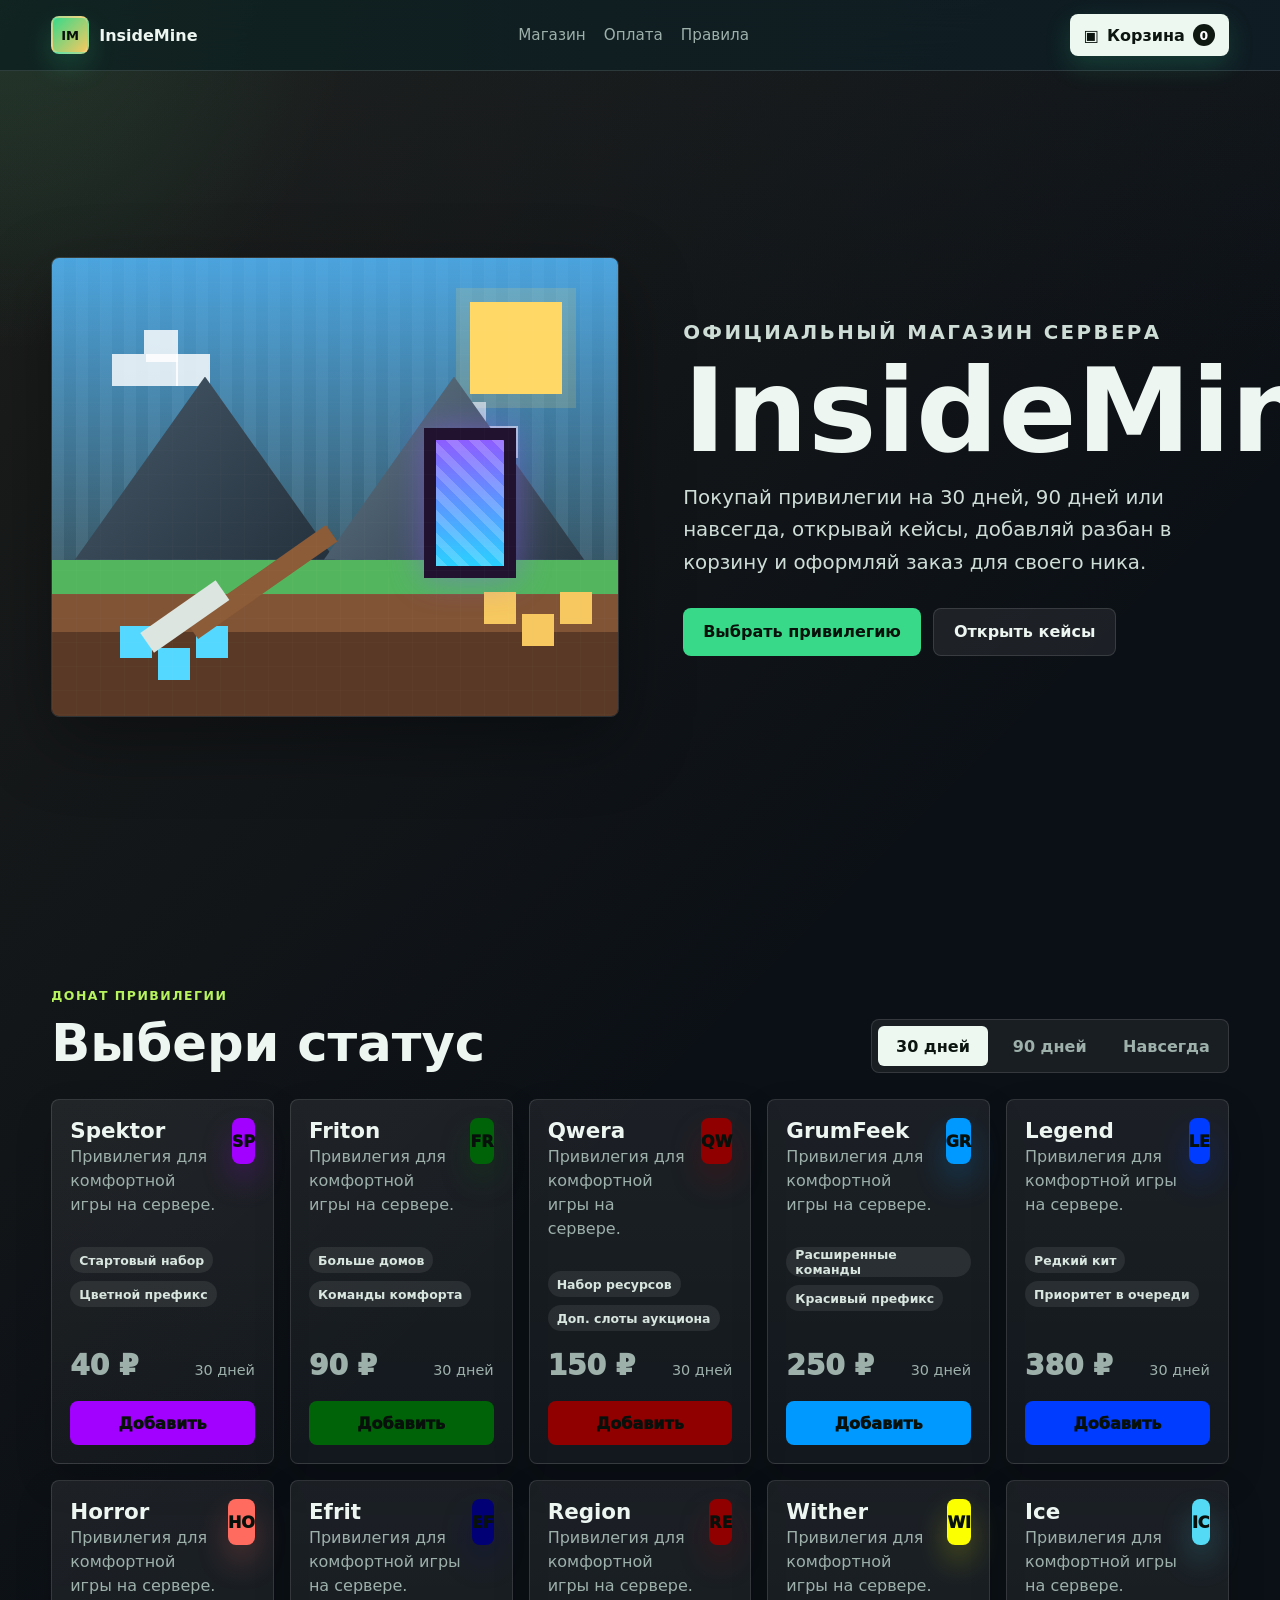
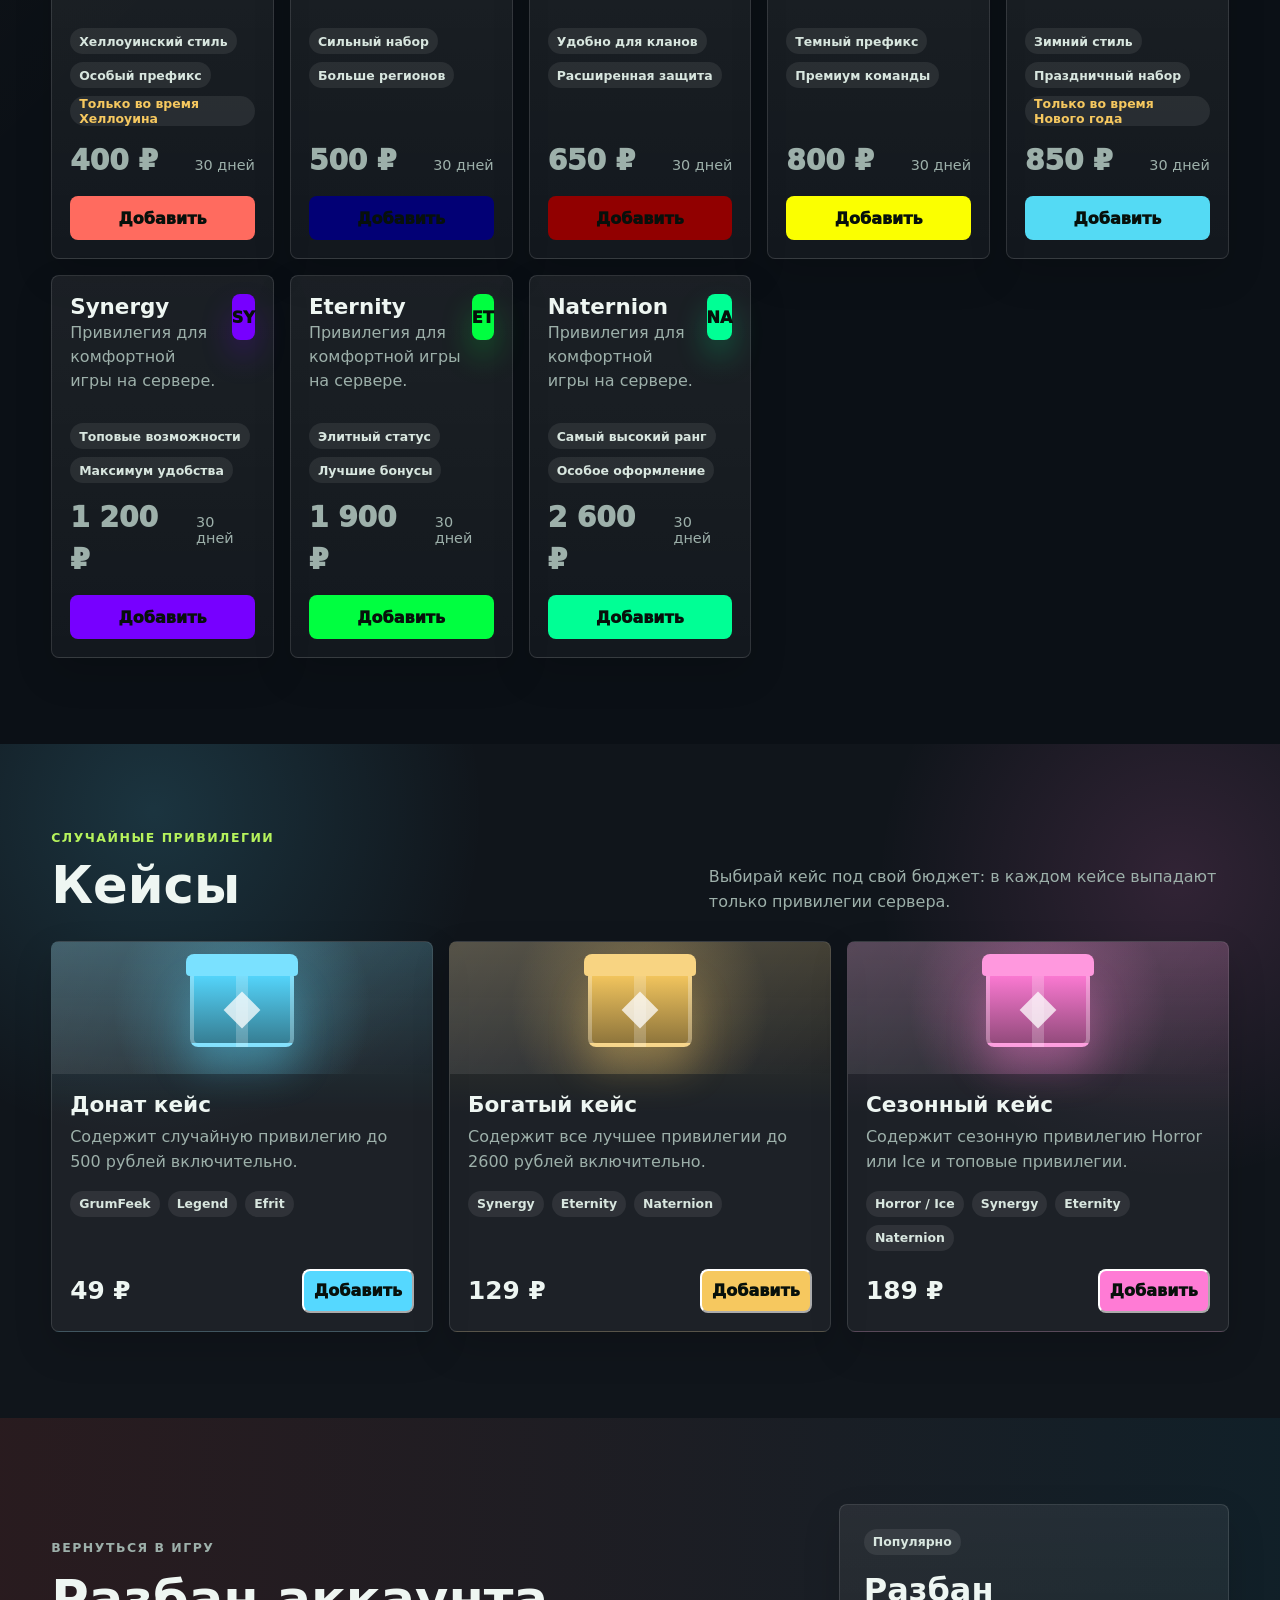
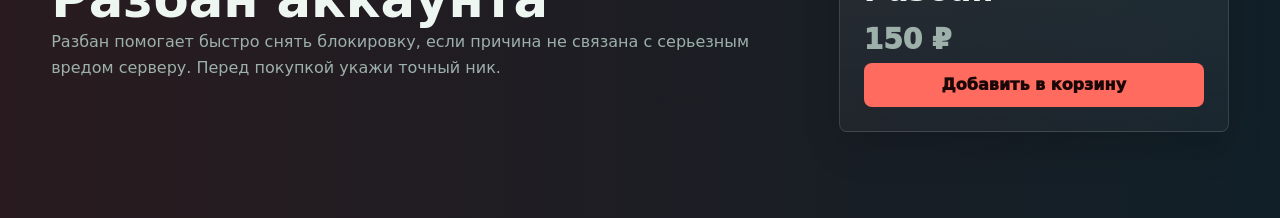
==== index.html @ d72f2c58 "Первый запуск моего сайта" ====
<!doctype html>
<html lang="ru">
  <head>
    <meta charset="UTF-8" />
    <meta name="viewport" content="width=device-width, initial-scale=1.0" />
    <title>InsideMine - Донат магазин</title>
    <link rel="stylesheet" href="styles.css" />
  </head>
  <body>
    <header class="topbar">
      <a class="brand" href="index.html" aria-label="InsideMine">
        <span class="brand-mark">IM</span>
        <span>InsideMine</span>
      </a>
      <nav class="nav" aria-label="Главная навигация">
        <a href="index.html#shop">Магазин</a>
        <a href="payment.html">Оплата</a>
        <a href="rules.html">Правила</a>
      </nav>
      <button class="cart-button" type="button" data-open-cart>
        <span class="cart-icon" aria-hidden="true">▣</span>
        <span>Корзина</span>
        <strong data-cart-count>0</strong>
      </button>
    </header>

    <main>
      <section class="hero" aria-labelledby="hero-title">
        <div class="hero-art" aria-hidden="true">
          <div class="sky"></div>
          <div class="sun"></div>
          <div class="cloud cloud-a"></div>
          <div class="cloud cloud-b"></div>
          <div class="mountain mountain-a"></div>
          <div class="mountain mountain-b"></div>
          <div class="ground"></div>
          <div class="ore ore-a"></div>
          <div class="ore ore-b"></div>
          <div class="portal"></div>
          <div class="pickaxe"></div>
        </div>
        <div class="hero-content">
          <p class="eyebrow">Официальный магазин сервера</p>
          <h1 id="hero-title">InsideMine</h1>
          <p>
            Покупай привилегии на 30 дней, 90 дней или навсегда, открывай кейсы,
            добавляй разбан в корзину и оформляй заказ для своего ника.
          </p>
          <div class="hero-actions">
            <a class="primary-link" href="#shop">Выбрать привилегию</a>
            <a class="secondary-link" href="#cases">Открыть кейсы</a>
          </div>
        </div>
      </section>

      <section class="shop-section" id="shop" aria-labelledby="shop-title">
        <div class="section-heading">
          <div>
            <p class="eyebrow">Донат привилегии</p>
            <h2 id="shop-title">Выбери статус</h2>
          </div>
          <div class="duration-control" role="group" aria-label="Срок привилегии">
            <button class="active" type="button" data-duration="30">30 дней</button>
            <button type="button" data-duration="90">90 дней</button>
            <button type="button" data-duration="forever">Навсегда</button>
          </div>
        </div>

        <div class="products-grid" data-products></div>
      </section>

      <section class="cases-section" id="cases" aria-labelledby="cases-title">
        <div class="section-heading">
          <div>
          <p class="eyebrow">Случайные привилегии</p>
          <h2 id="cases-title">Кейсы</h2>
          </div>
          <p class="section-copy">
            Выбирай кейс под свой бюджет: в каждом кейсе выпадают только
            привилегии сервера.
          </p>
        </div>
        <div class="cases-grid" data-cases></div>
      </section>

      <section class="unban-section" id="unban" aria-labelledby="unban-title">
        <div>
          <p class="eyebrow">Вернуться в игру</p>
          <h2 id="unban-title">Разбан аккаунта</h2>
          <p>
            Разбан помогает быстро снять блокировку, если причина не связана с
            серьезным вредом серверу. Перед покупкой укажи точный ник.
          </p>
        </div>
        <div class="unban-card">
          <span class="badge">Популярно</span>
          <h3>Разбан</h3>
          <p class="price">150 ₽</p>
          <button type="button" data-add-unban>Добавить в корзину</button>
        </div>
      </section>

    </main>

    <aside class="cart-panel" data-cart-panel aria-hidden="true">
      <div class="cart-backdrop" data-close-cart></div>
      <div class="cart-drawer" role="dialog" aria-modal="true" aria-labelledby="cart-title">
        <div class="cart-head">
          <h2 id="cart-title">Корзина</h2>
          <button type="button" class="icon-button" data-close-cart aria-label="Закрыть">×</button>
        </div>
        <label class="field">
          <span>Ник игрока</span>
          <input type="text" data-nickname placeholder="Например: Steve" maxlength="24" />
        </label>
        <div class="cart-items" data-cart-items></div>
        <div class="cart-empty" data-cart-empty>Корзина пока пустая.</div>
        <div class="cart-total">
          <span>Итого</span>
          <strong data-cart-total>0 ₽</strong>
        </div>
        <button class="checkout-button" type="button" data-checkout>Оформить заказ</button>
        <p class="checkout-note" data-checkout-note>
          Заказ подготовится как сообщение, которое можно отправить администратору.
        </p>
      </div>
    </aside>

    <div class="toast" data-toast aria-live="polite"></div>

    <script src="script.js"></script>
  </body>
</html>
---- styles.css ----
:root {
  color-scheme: dark;
  --bg: #0b1016;
  --panel: #121a22;
  --panel-2: #172231;
  --line: rgba(255, 255, 255, 0.12);
  --text: #eef6f2;
  --muted: #9db0aa;
  --green: #39d98a;
  --lime: #b6f35c;
  --gold: #f6c85f;
  --red: #ff6b5f;
  --cyan: #55d8ff;
  --shadow: 0 24px 70px rgba(0, 0, 0, 0.34);
  font-family:
    Inter, ui-sans-serif, system-ui, -apple-system, BlinkMacSystemFont, "Segoe UI",
    sans-serif;
}

* {
  box-sizing: border-box;
}

html {
  scroll-behavior: smooth;
}

body {
  margin: 0;
  min-height: 100vh;
  background:
    linear-gradient(135deg, rgba(246, 200, 95, 0.08), transparent 38%),
    linear-gradient(180deg, rgba(18, 26, 34, 0.4), transparent 360px),
    radial-gradient(circle at top left, rgba(57, 217, 138, 0.18), transparent 350px),
    var(--bg);
  color: var(--text);
}

button,
input {
  font: inherit;
}

button,
a {
  -webkit-tap-highlight-color: transparent;
}

a {
  color: inherit;
  text-decoration: none;
}

.topbar {
  position: sticky;
  top: 0;
  z-index: 20;
  display: flex;
  align-items: center;
  justify-content: space-between;
  gap: 18px;
  padding: 14px clamp(16px, 4vw, 56px);
  border-bottom: 1px solid var(--line);
  background:
    linear-gradient(90deg, rgba(57, 217, 138, 0.08), rgba(85, 216, 255, 0.06)),
    rgba(11, 16, 22, 0.86);
  backdrop-filter: blur(18px);
}

.brand {
  display: inline-flex;
  align-items: center;
  gap: 10px;
  font-weight: 900;
  letter-spacing: 0;
}

.brand-mark {
  display: grid;
  width: 38px;
  height: 38px;
  place-items: center;
  border: 2px solid rgba(255, 255, 255, 0.2);
  border-radius: 8px;
  background: linear-gradient(135deg, #39d98a, #f6c85f);
  color: #07100b;
  font-size: 0.82rem;
  box-shadow: 0 12px 28px rgba(57, 217, 138, 0.2);
}

.nav {
  display: flex;
  gap: 18px;
  color: var(--muted);
  font-size: 0.95rem;
}

.nav a {
  position: relative;
}

.nav a:hover {
  color: var(--text);
}

.nav a::after {
  position: absolute;
  right: 0;
  bottom: -8px;
  left: 0;
  height: 2px;
  border-radius: 999px;
  background: var(--green);
  content: "";
  opacity: 0;
  transform: scaleX(0.5);
  transition:
    opacity 160ms ease,
    transform 160ms ease;
}

.nav a:hover::after {
  opacity: 1;
  transform: scaleX(1);
}

.cart-button,
.primary-link,
.secondary-link,
.duration-control button,
.product-card button,
.unban-card button,
.checkout-button,
.icon-button {
  border: 0;
  cursor: pointer;
}

.cart-button {
  display: inline-flex;
  align-items: center;
  gap: 8px;
  min-height: 42px;
  padding: 0 14px;
  border-radius: 8px;
  background: #edf8f0;
  color: #0d1510;
  font-weight: 800;
  box-shadow: 0 10px 26px rgba(57, 217, 138, 0.18);
}

.cart-button strong {
  display: grid;
  min-width: 22px;
  height: 22px;
  place-items: center;
  border-radius: 999px;
  background: #101812;
  color: #fff;
  font-size: 0.78rem;
}

.hero {
  position: relative;
  display: grid;
  min-height: calc(100vh - 69px);
  grid-template-columns: minmax(0, 1.02fr) minmax(320px, 0.98fr);
  gap: clamp(28px, 5vw, 72px);
  align-items: center;
  padding: clamp(42px, 7vw, 92px) clamp(16px, 4vw, 56px);
  overflow: hidden;
}

.hero-content {
  position: relative;
  z-index: 2;
  max-width: 660px;
}

.eyebrow {
  margin: 0 0 10px;
  color: var(--lime);
  font-size: 0.78rem;
  font-weight: 900;
  letter-spacing: 0.12em;
  text-transform: uppercase;
}

h1,
h2,
h3,
p {
  margin-top: 0;
}

h1 {
  margin-bottom: 18px;
  font-size: clamp(3.4rem, 9vw, 8rem);
  line-height: 0.9;
  letter-spacing: 0;
}

.page-hero {
  min-height: 46vh;
  padding: clamp(54px, 8vw, 110px) clamp(16px, 4vw, 56px);
  background:
    radial-gradient(circle at 18% 12%, rgba(57, 217, 138, 0.22), transparent 340px),
    radial-gradient(circle at 88% 10%, rgba(85, 216, 255, 0.12), transparent 300px),
    linear-gradient(180deg, rgba(255, 255, 255, 0.045), transparent);
}

.page-hero h1 {
  max-width: 980px;
}

.page-hero p:not(.eyebrow) {
  max-width: 760px;
  color: #cfddd7;
  font-size: clamp(1.02rem, 2vw, 1.22rem);
  line-height: 1.65;
}

.hero p {
  max-width: 590px;
  color: #cfddd7;
  font-size: clamp(1.02rem, 2vw, 1.24rem);
  line-height: 1.65;
}

.hero-actions {
  display: flex;
  flex-wrap: wrap;
  gap: 12px;
  margin-top: 28px;
}

.primary-link,
.secondary-link {
  display: inline-flex;
  align-items: center;
  justify-content: center;
  min-height: 48px;
  padding: 0 20px;
  border-radius: 8px;
  font-weight: 900;
}

.primary-link {
  background: var(--green);
  color: #06110b;
}

.secondary-link {
  border: 1px solid var(--line);
  background: rgba(255, 255, 255, 0.07);
  color: var(--text);
}

.hero-art {
  position: relative;
  min-height: 460px;
  border: 1px solid var(--line);
  border-radius: 8px;
  overflow: hidden;
  box-shadow: var(--shadow);
  image-rendering: pixelated;
}

.hero-art::after {
  position: absolute;
  inset: 0;
  background:
    linear-gradient(90deg, rgba(255, 255, 255, 0.08) 1px, transparent 1px),
    linear-gradient(180deg, rgba(255, 255, 255, 0.08) 1px, transparent 1px);
  background-size: 24px 24px;
  content: "";
  opacity: 0.22;
  pointer-events: none;
}

.sky,
.ground,
.sun,
.cloud,
.mountain,
.ore,
.portal,
.pickaxe {
  position: absolute;
}

.sky {
  inset: 0 0 34%;
  background:
    linear-gradient(180deg, rgba(84, 187, 255, 0.85), rgba(122, 212, 255, 0.35)),
    repeating-linear-gradient(90deg, rgba(255, 255, 255, 0.08) 0 12px, transparent 12px 24px);
}

.sun {
  top: 44px;
  right: 56px;
  width: 92px;
  height: 92px;
  background: #ffd866;
  box-shadow: 0 0 0 14px rgba(255, 216, 102, 0.16);
}

.cloud {
  height: 32px;
  background: rgba(255, 255, 255, 0.82);
  box-shadow:
    32px 0 rgba(255, 255, 255, 0.82),
    64px 0 rgba(255, 255, 255, 0.82),
    32px -24px rgba(255, 255, 255, 0.82);
}

.cloud-a {
  top: 96px;
  left: 60px;
  width: 34px;
}

.cloud-b {
  top: 168px;
  right: 164px;
  width: 30px;
  opacity: 0.72;
}

.mountain {
  bottom: 34%;
  width: 46%;
  height: 40%;
  clip-path: polygon(50% 0, 100% 100%, 0 100%);
}

.mountain-a {
  left: 4%;
  background: linear-gradient(135deg, #465867, #24313d);
}

.mountain-b {
  right: 6%;
  background: linear-gradient(135deg, #627889, #2b3946);
}

.ground {
  inset: auto 0 0;
  height: 34%;
  background:
    linear-gradient(180deg, #53b65e 0 22%, #815435 22% 46%, #5a3a27 46%),
    repeating-linear-gradient(90deg, rgba(0, 0, 0, 0.16) 0 18px, transparent 18px 36px);
}

.ore {
  width: 32px;
  height: 32px;
  background: var(--cyan);
  box-shadow:
    38px 22px var(--cyan),
    76px 0 var(--cyan);
}

.ore-a {
  left: 12%;
  bottom: 58px;
}

.ore-b {
  right: 18%;
  bottom: 92px;
  background: var(--gold);
  box-shadow:
    38px 22px var(--gold),
    76px 0 var(--gold);
}

.portal {
  right: 18%;
  bottom: 30%;
  width: 92px;
  height: 150px;
  border: 12px solid #211330;
  background:
    repeating-linear-gradient(45deg, rgba(255, 255, 255, 0.18) 0 8px, transparent 8px 16px),
    linear-gradient(180deg, #8d5dff, #29d0ff);
  box-shadow: 0 0 34px rgba(141, 93, 255, 0.48);
}

.pickaxe {
  left: 22%;
  bottom: 27%;
  width: 170px;
  height: 20px;
  transform: rotate(-35deg);
  background: #8c5b37;
}

.pickaxe::before {
  content: "";
  position: absolute;
  left: -44px;
  top: -18px;
  width: 92px;
  height: 24px;
  background: #dce5e0;
}

.shop-section,
.cases-section,
.unban-section,
.rules-section,
.server-rules-section {
  padding: clamp(46px, 7vw, 86px) clamp(16px, 4vw, 56px);
}

.section-heading {
  display: flex;
  align-items: end;
  justify-content: space-between;
  gap: 24px;
  margin-bottom: 26px;
}

h2 {
  margin-bottom: 0;
  font-size: clamp(2rem, 4vw, 3.4rem);
  letter-spacing: 0;
}

.section-copy {
  max-width: 520px;
  margin: 0;
  color: var(--muted);
  line-height: 1.6;
}

.duration-control {
  display: grid;
  grid-template-columns: repeat(3, minmax(92px, 1fr));
  gap: 6px;
  padding: 6px;
  border: 1px solid var(--line);
  border-radius: 8px;
  background: rgba(255, 255, 255, 0.06);
}

.duration-control button {
  min-height: 40px;
  padding: 0 12px;
  border-radius: 6px;
  background: transparent;
  color: var(--muted);
  font-weight: 800;
}

.duration-control button.active {
  background: #edf8f0;
  color: #0d1510;
}

.products-grid {
  display: grid;
  grid-template-columns: repeat(auto-fit, minmax(220px, 1fr));
  gap: 16px;
}

.product-card,
.unban-card,
.steps article {
  border: 1px solid var(--line);
  border-radius: 8px;
  background: linear-gradient(180deg, rgba(255, 255, 255, 0.07), rgba(255, 255, 255, 0.035));
  box-shadow: 0 16px 38px rgba(0, 0, 0, 0.14);
}

.product-card {
  display: flex;
  min-height: 254px;
  flex-direction: column;
  gap: 14px;
  padding: 18px;
  transition:
    border-color 160ms ease,
    transform 160ms ease,
    box-shadow 160ms ease;
}

.product-card:hover,
.case-card:hover,
.steps article:hover {
  border-color: rgba(255, 255, 255, 0.26);
  box-shadow: 0 22px 46px rgba(0, 0, 0, 0.22);
  transform: translateY(-3px);
}

.product-top {
  display: flex;
  align-items: start;
  justify-content: space-between;
  gap: 10px;
}

.rank-icon {
  display: grid;
  width: 46px;
  height: 46px;
  place-items: center;
  border-radius: 8px;
  background: var(--rank);
  color: #07100b;
  font-weight: 1000;
  box-shadow: 0 16px 30px color-mix(in srgb, var(--rank) 25%, transparent);
}

.product-card h3 {
  margin-bottom: 2px;
  font-size: 1.34rem;
}

.product-card p {
  color: var(--muted);
  line-height: 1.5;
}

.price-row {
  display: flex;
  align-items: baseline;
  justify-content: space-between;
  gap: 12px;
  margin-top: auto;
}

.price {
  margin: 0;
  color: #fff;
  font-size: 1.75rem;
  font-weight: 1000;
}

.duration-label {
  color: var(--muted);
  font-size: 0.9rem;
}

.product-card button,
.unban-card button,
.checkout-button,
.case-card button {
  min-height: 44px;
  border-radius: 8px;
  background: var(--rank, var(--green));
  color: #07100b;
  font-weight: 950;
  transition:
    filter 160ms ease,
    transform 160ms ease;
}

.product-card button:hover,
.unban-card button:hover,
.checkout-button:hover,
.case-card button:hover {
  filter: brightness(1.08);
  transform: translateY(-1px);
}

.tag-row {
  display: flex;
  flex-wrap: wrap;
  gap: 8px;
}

.tag,
.badge {
  display: inline-flex;
  align-items: center;
  min-height: 26px;
  padding: 0 9px;
  border-radius: 999px;
  background: rgba(255, 255, 255, 0.08);
  color: #d8e6df;
  font-size: 0.78rem;
  font-weight: 800;
}

.season {
  color: var(--gold);
}

.cases-section {
  background:
    radial-gradient(circle at 12% 10%, rgba(85, 216, 255, 0.16), transparent 330px),
    radial-gradient(circle at 92% 20%, rgba(255, 123, 213, 0.14), transparent 300px),
    rgba(255, 255, 255, 0.02);
}

.cases-grid {
  display: grid;
  grid-template-columns: repeat(3, minmax(0, 1fr));
  gap: 16px;
}

.case-card {
  position: relative;
  display: grid;
  min-height: 330px;
  grid-template-rows: 132px 1fr auto;
  overflow: hidden;
  border: 1px solid var(--line);
  border-radius: 8px;
  background:
    linear-gradient(180deg, color-mix(in srgb, var(--case-color) 16%, transparent), transparent 44%),
    rgba(255, 255, 255, 0.055);
  box-shadow: 0 16px 38px rgba(0, 0, 0, 0.16);
  transition:
    border-color 160ms ease,
    transform 160ms ease,
    box-shadow 160ms ease;
}

.case-visual {
  position: relative;
  display: grid;
  place-items: center;
  background:
    linear-gradient(135deg, rgba(255, 255, 255, 0.12), transparent),
    radial-gradient(circle, color-mix(in srgb, var(--case-color) 34%, transparent), transparent 64%);
}

.case-visual::before,
.case-visual::after,
.case-visual span {
  position: absolute;
  content: "";
}

.case-visual::before {
  width: 96px;
  height: 70px;
  border: 4px solid rgba(255, 255, 255, 0.28);
  border-radius: 8px;
  background:
    linear-gradient(90deg, transparent 44%, rgba(255, 255, 255, 0.22) 44% 56%, transparent 56%),
    linear-gradient(180deg, var(--case-color), color-mix(in srgb, var(--case-color) 55%, #111));
  box-shadow: 0 22px 38px color-mix(in srgb, var(--case-color) 26%, transparent);
}

.case-visual::after {
  width: 112px;
  height: 22px;
  transform: translateY(-43px);
  border-radius: 8px 8px 4px 4px;
  background: color-mix(in srgb, var(--case-color) 78%, #ffffff);
}

.case-visual span {
  width: 26px;
  height: 26px;
  transform: translateY(2px) rotate(45deg);
  background: rgba(255, 255, 255, 0.75);
}

.case-body {
  padding: 18px;
}

.case-body h3 {
  margin-bottom: 8px;
  font-size: 1.35rem;
}

.case-body p {
  color: var(--muted);
  line-height: 1.55;
}

.case-footer {
  display: flex;
  align-items: center;
  justify-content: space-between;
  gap: 14px;
  padding: 0 18px 18px;
}

.case-footer strong {
  font-size: 1.55rem;
}

.case-card button {
  min-width: 112px;
  background: var(--case-color);
}

.unban-section {
  display: grid;
  grid-template-columns: minmax(0, 1fr) minmax(260px, 390px);
  gap: 28px;
  align-items: center;
  background: linear-gradient(90deg, rgba(255, 107, 95, 0.12), rgba(85, 216, 255, 0.08));
}

.unban-section p {
  max-width: 720px;
  color: var(--muted);
  line-height: 1.65;
}

.unban-card {
  padding: 24px;
}

.unban-card h3 {
  margin: 16px 0 8px;
  font-size: 2rem;
}

.unban-card button {
  width: 100%;
  background: var(--red);
  color: #190807;
}

.steps {
  display: grid;
  grid-template-columns: repeat(3, 1fr);
  gap: 16px;
}

.steps article {
  padding: 20px;
}

.steps strong {
  display: grid;
  width: 40px;
  height: 40px;
  place-items: center;
  margin-bottom: 18px;
  border-radius: 8px;
  background: var(--gold);
  color: #1b1303;
}

.steps p {
  margin-bottom: 0;
  color: var(--muted);
  line-height: 1.55;
}

.server-rules-section {
  background:
    radial-gradient(circle at 8% 8%, rgba(182, 243, 92, 0.12), transparent 300px),
    linear-gradient(180deg, rgba(255, 255, 255, 0.035), transparent);
}

.rules-layout {
  display: grid;
  grid-template-columns: minmax(260px, 0.8fr) minmax(0, 1.2fr);
  gap: 16px;
  align-items: start;
}

.rules-summary {
  display: grid;
  grid-template-columns: repeat(2, minmax(0, 1fr));
  gap: 14px;
}

.rules-summary article,
.rules-reader {
  border: 1px solid var(--line);
  border-radius: 8px;
  background: linear-gradient(180deg, rgba(255, 255, 255, 0.07), rgba(255, 255, 255, 0.035));
  box-shadow: 0 16px 38px rgba(0, 0, 0, 0.14);
}

.rules-summary article {
  min-height: 190px;
  padding: 18px;
}

.rules-summary strong {
  display: grid;
  width: 38px;
  height: 38px;
  place-items: center;
  margin-bottom: 16px;
  border-radius: 8px;
  background: var(--green);
  color: #06110b;
}

.rules-summary h3 {
  margin-bottom: 8px;
}

.rules-summary p {
  margin-bottom: 0;
  color: var(--muted);
  line-height: 1.55;
}

.rules-reader {
  overflow: hidden;
}

.rules-reader-head {
  display: flex;
  align-items: center;
  justify-content: space-between;
  gap: 16px;
  padding: 16px 18px;
  border-bottom: 1px solid var(--line);
}

.rules-reader-head h3 {
  margin: 0;
}

.rules-reader-head span {
  color: var(--muted);
  font-size: 0.88rem;
  font-weight: 800;
}

.rules-reader pre {
  max-height: 540px;
  margin: 0;
  overflow: auto;
  padding: 18px;
  color: #d9e7e1;
  font-family: "Consolas", "Courier New", monospace;
  font-size: 0.9rem;
  line-height: 1.65;
  white-space: pre-wrap;
}

.rules-page-section {
  padding-top: clamp(34px, 5vw, 64px);
}

.rules-reader-wide {
  max-width: 1180px;
  margin: 0 auto;
}

.rules-reader .rules-full {
  max-height: none;
  min-height: 520px;
}

.cart-panel {
  position: fixed;
  inset: 0;
  z-index: 40;
  pointer-events: none;
  visibility: hidden;
}

.cart-panel.open {
  pointer-events: auto;
  visibility: visible;
}

.cart-backdrop {
  position: absolute;
  inset: 0;
  background: rgba(0, 0, 0, 0.54);
  opacity: 0;
  transition: opacity 180ms ease;
}

.cart-panel.open .cart-backdrop {
  opacity: 1;
}

.cart-drawer {
  position: absolute;
  top: 0;
  right: 0;
  display: flex;
  width: min(100%, 430px);
  height: 100%;
  flex-direction: column;
  gap: 16px;
  padding: 20px;
  border-left: 1px solid var(--line);
  background: #0f171f;
  box-shadow: var(--shadow);
  transform: translateX(100%);
  transition: transform 180ms ease;
}

.cart-panel.open .cart-drawer {
  transform: translateX(0);
}

.cart-head {
  display: flex;
  align-items: center;
  justify-content: space-between;
  gap: 16px;
}

.icon-button {
  display: grid;
  width: 42px;
  height: 42px;
  place-items: center;
  border-radius: 8px;
  background: rgba(255, 255, 255, 0.08);
  color: #fff;
  font-size: 1.8rem;
  line-height: 1;
}

.field {
  display: grid;
  gap: 8px;
  color: var(--muted);
  font-weight: 800;
}

.field input {
  width: 100%;
  min-height: 46px;
  border: 1px solid var(--line);
  border-radius: 8px;
  background: rgba(255, 255, 255, 0.06);
  color: var(--text);
  outline: none;
  padding: 0 12px;
}

.field input:focus {
  border-color: var(--green);
}

.cart-items {
  display: grid;
  gap: 10px;
  overflow: auto;
}

.cart-item {
  display: grid;
  grid-template-columns: 1fr auto;
  gap: 10px;
  padding: 12px;
  border: 1px solid var(--line);
  border-radius: 8px;
  background: rgba(255, 255, 255, 0.05);
}

.cart-item h3 {
  margin-bottom: 3px;
  font-size: 1rem;
}

.cart-item p {
  margin-bottom: 0;
  color: var(--muted);
  font-size: 0.88rem;
}

.cart-item button {
  width: 32px;
  height: 32px;
  border: 0;
  border-radius: 7px;
  background: rgba(255, 255, 255, 0.09);
  color: #fff;
  cursor: pointer;
}

.cart-empty {
  display: none;
  padding: 18px;
  border: 1px dashed var(--line);
  border-radius: 8px;
  color: var(--muted);
  text-align: center;
}

.cart-empty.show {
  display: block;
}

.cart-total {
  display: flex;
  align-items: center;
  justify-content: space-between;
  gap: 14px;
  margin-top: auto;
  padding-top: 14px;
  border-top: 1px solid var(--line);
  font-size: 1.1rem;
}

.cart-total strong {
  font-size: 1.55rem;
}

.checkout-button {
  width: 100%;
  background: var(--green);
}

.checkout-note {
  min-height: 42px;
  margin: 0;
  color: var(--muted);
  font-size: 0.88rem;
  line-height: 1.5;
}

.toast {
  position: fixed;
  left: 50%;
  bottom: 22px;
  z-index: 60;
  max-width: min(92vw, 460px);
  padding: 12px 16px;
  border: 1px solid var(--line);
  border-radius: 8px;
  background: #edf8f0;
  color: #0d1510;
  font-weight: 900;
  opacity: 0;
  transform: translate(-50%, 18px);
  transition:
    opacity 170ms ease,
    transform 170ms ease;
}

.toast.show {
  opacity: 1;
  transform: translate(-50%, 0);
}

@media (max-width: 860px) {
  .topbar {
    flex-wrap: wrap;
  }

  .nav {
    order: 3;
    width: 100%;
    justify-content: space-between;
  }

  .hero {
    min-height: auto;
    grid-template-columns: 1fr;
  }

  .hero-art {
    min-height: 360px;
    order: -1;
  }

  .section-heading,
  .unban-section {
    align-items: stretch;
    grid-template-columns: 1fr;
  }

  .section-heading {
    flex-direction: column;
  }

  .steps {
    grid-template-columns: 1fr;
  }

  .cases-grid {
    grid-template-columns: 1fr;
  }

  .rules-layout,
  .rules-summary {
    grid-template-columns: 1fr;
  }
}

@media (max-width: 520px) {
  .topbar {
    gap: 12px;
  }

  .brand {
    font-size: 0.98rem;
  }

  .cart-button {
    padding: 0 10px;
  }

  .cart-button span:not(.cart-icon) {
    display: none;
  }

  .duration-control {
    grid-template-columns: 1fr;
  }

  .hero-art {
    min-height: 300px;
  }

  .sun {
    width: 62px;
    height: 62px;
  }

  .portal {
    width: 68px;
    height: 112px;
  }
}
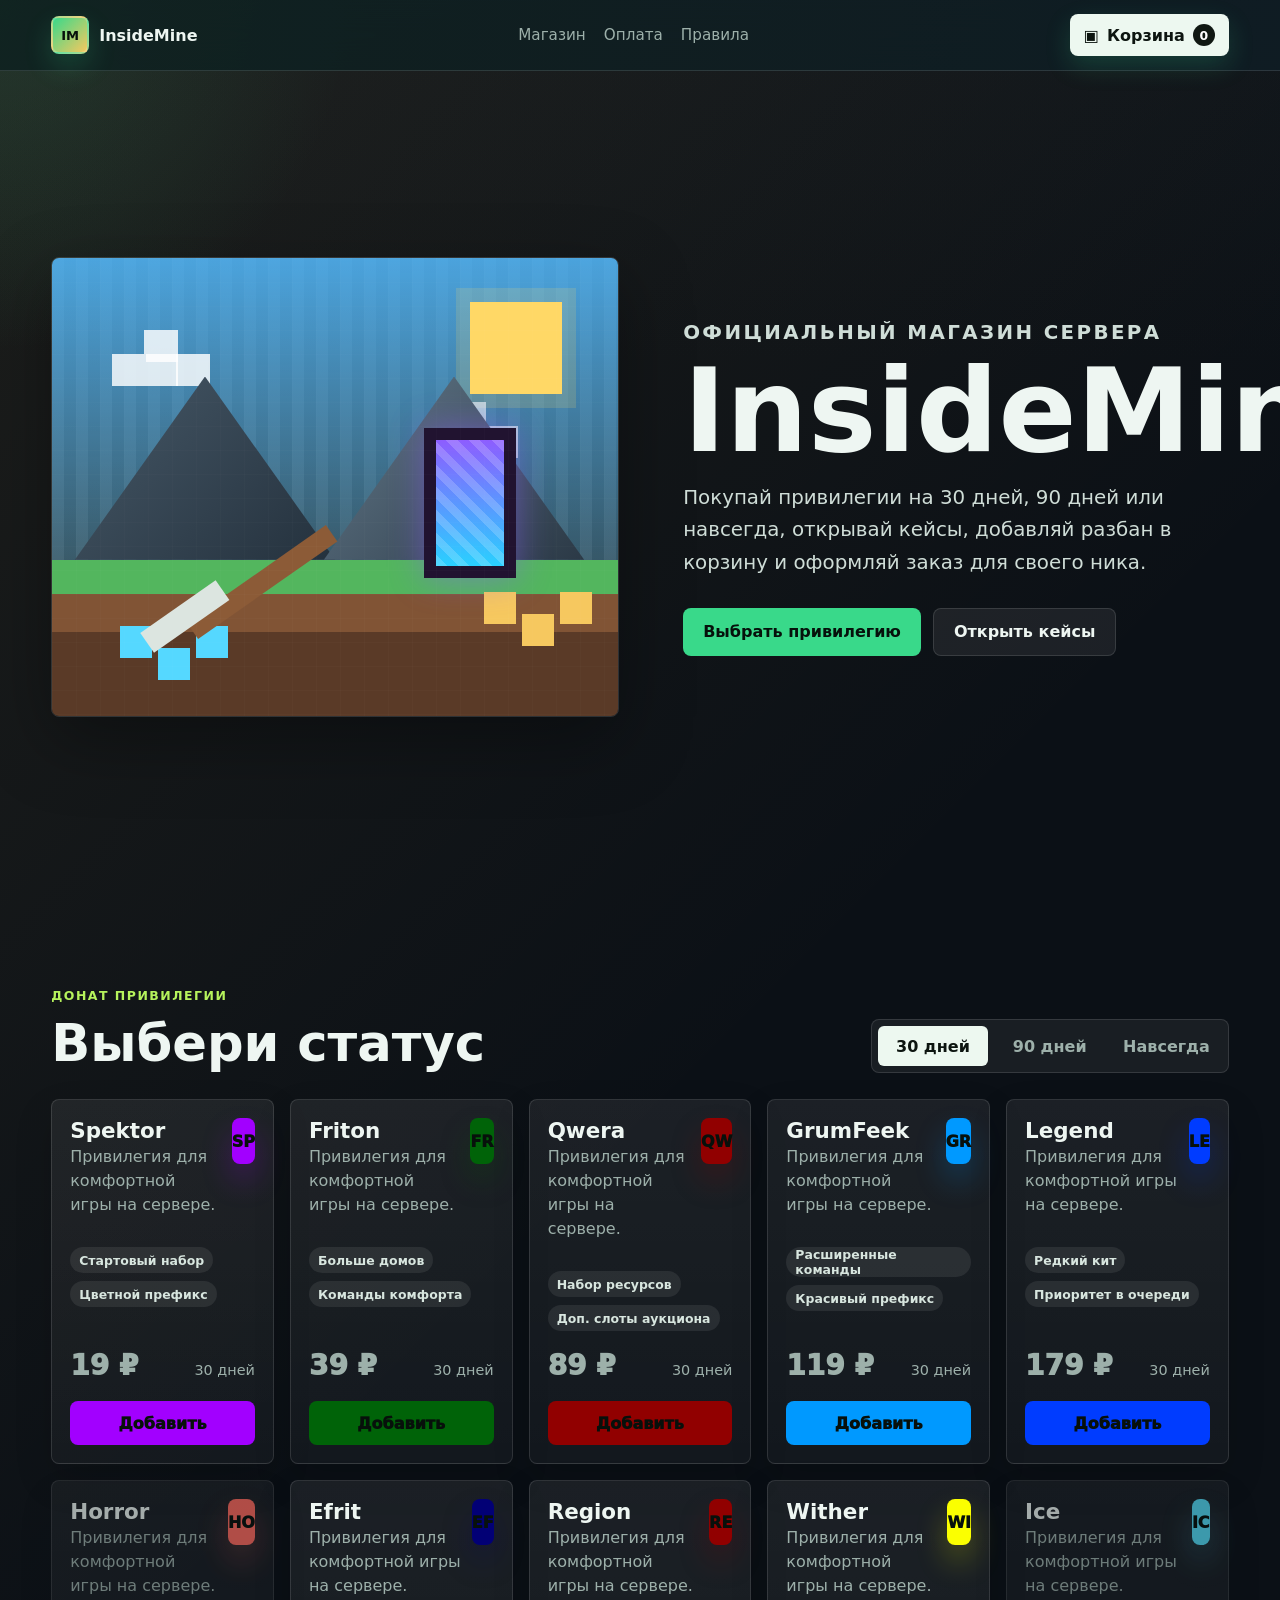
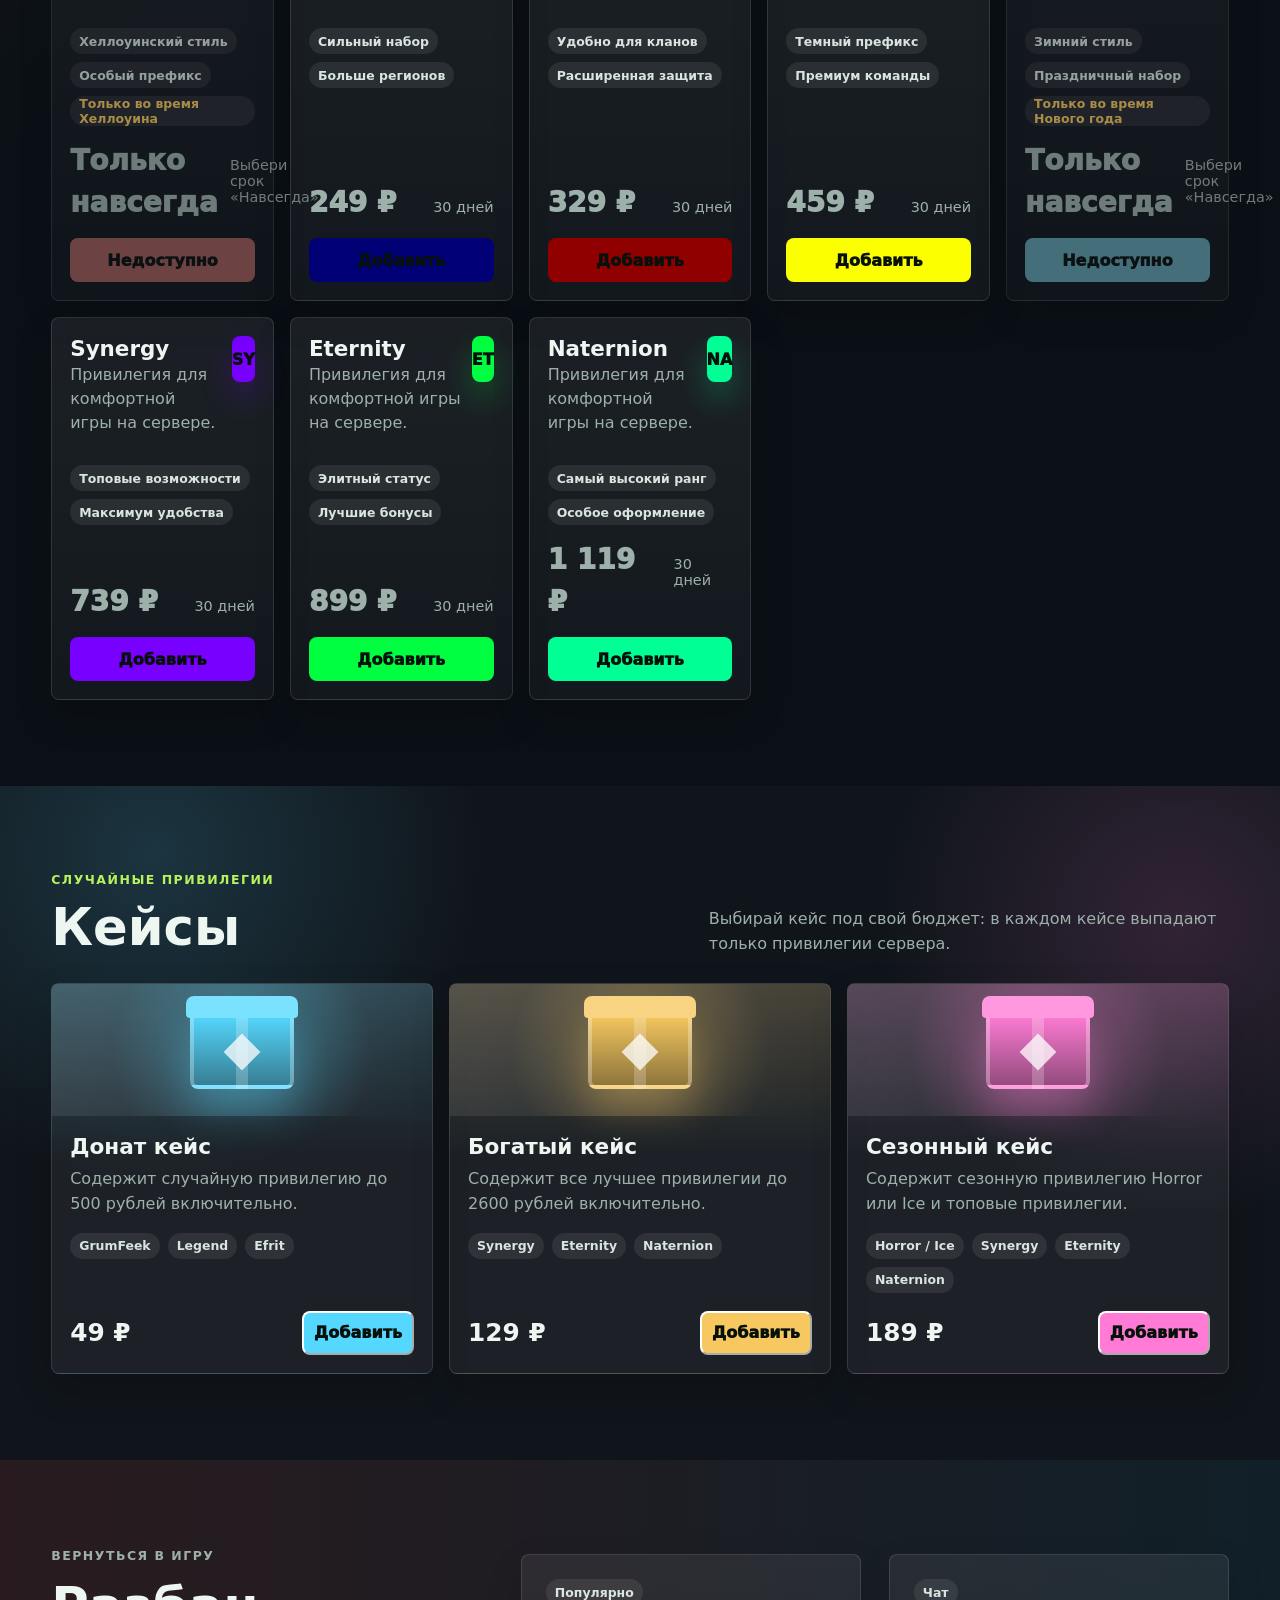
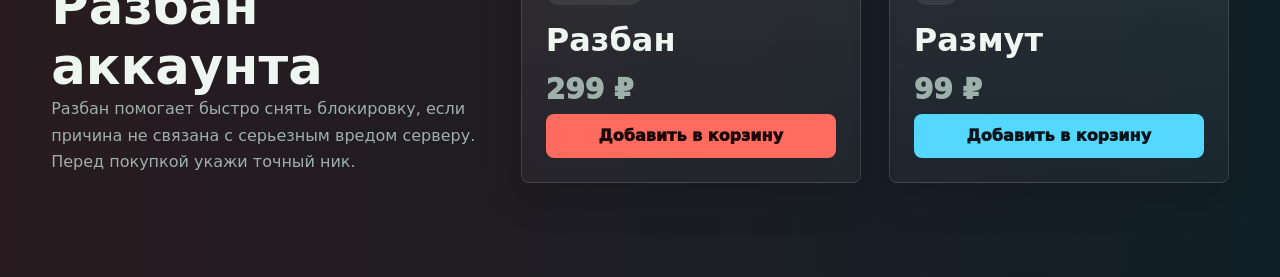
==== commit e2ed3b49: "Обновление сайта" ====
--- a/index.html
+++ b/index.html
@@ -95,8 +95,14 @@
         <div class="unban-card">
           <span class="badge">Популярно</span>
           <h3>Разбан</h3>
-          <p class="price">150 ₽</p>
+          <p class="price">299 ₽</p>
           <button type="button" data-add-unban>Добавить в корзину</button>
+        </div>
+        <div class="unban-card mute-card">
+          <span class="badge">Чат</span>
+          <h3>Размут</h3>
+          <p class="price">99 ₽</p>
+          <button type="button" data-add-unmute>Добавить в корзину</button>
         </div>
       </section>
 
--- a/styles.css
+++ b/styles.css
@@ -494,6 +494,10 @@
   transform: translateY(-3px);
 }
 
+.product-card.disabled {
+  opacity: 0.68;
+}
+
 .product-top {
   display: flex;
   align-items: start;
@@ -563,6 +567,13 @@
 .case-card button:hover {
   filter: brightness(1.08);
   transform: translateY(-1px);
+}
+
+.product-card button:disabled {
+  cursor: not-allowed;
+  filter: grayscale(0.4);
+  opacity: 0.72;
+  transform: none;
 }
 
 .tag-row {
@@ -694,7 +705,7 @@
 
 .unban-section {
   display: grid;
-  grid-template-columns: minmax(0, 1fr) minmax(260px, 390px);
+  grid-template-columns: minmax(0, 1fr) repeat(2, minmax(240px, 340px));
   gap: 28px;
   align-items: center;
   background: linear-gradient(90deg, rgba(255, 107, 95, 0.12), rgba(85, 216, 255, 0.08));
@@ -719,6 +730,11 @@
   width: 100%;
   background: var(--red);
   color: #190807;
+}
+
+.mute-card button {
+  background: var(--cyan);
+  color: #051218;
 }
 
 .steps {
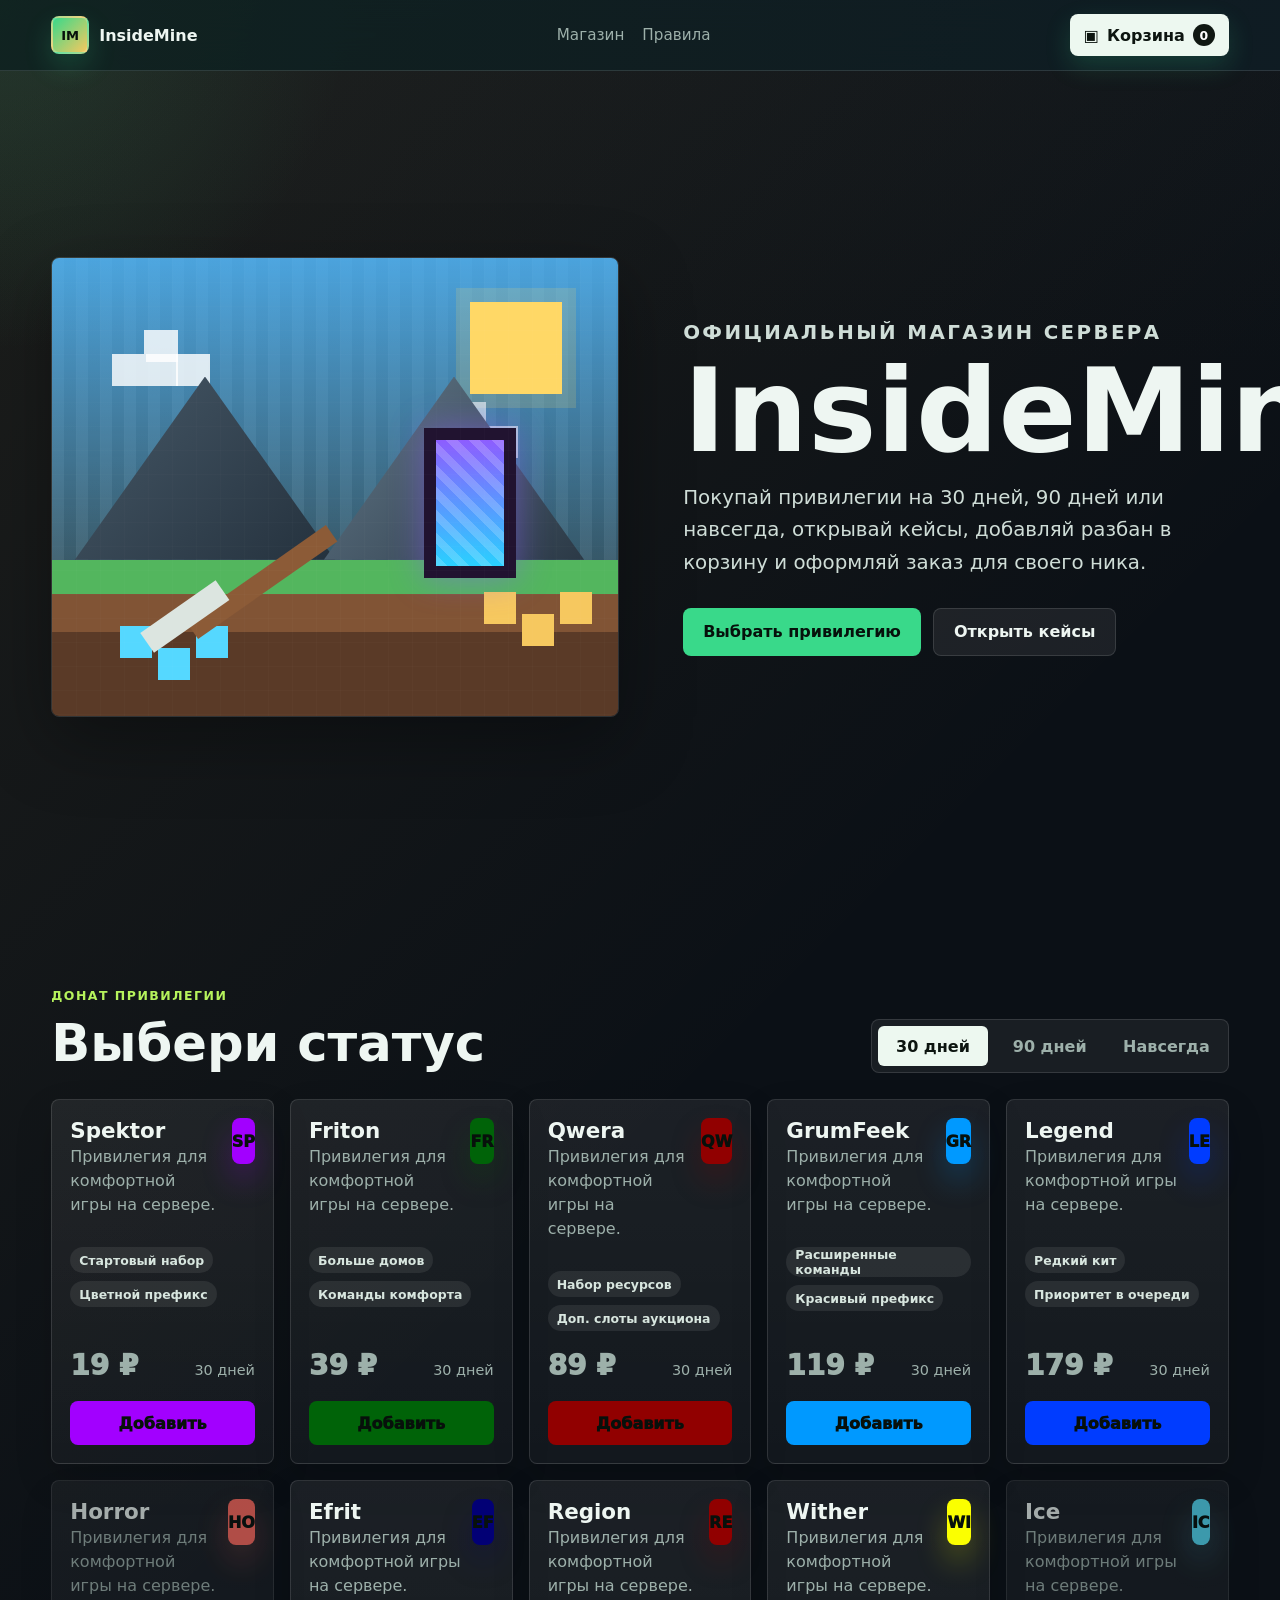
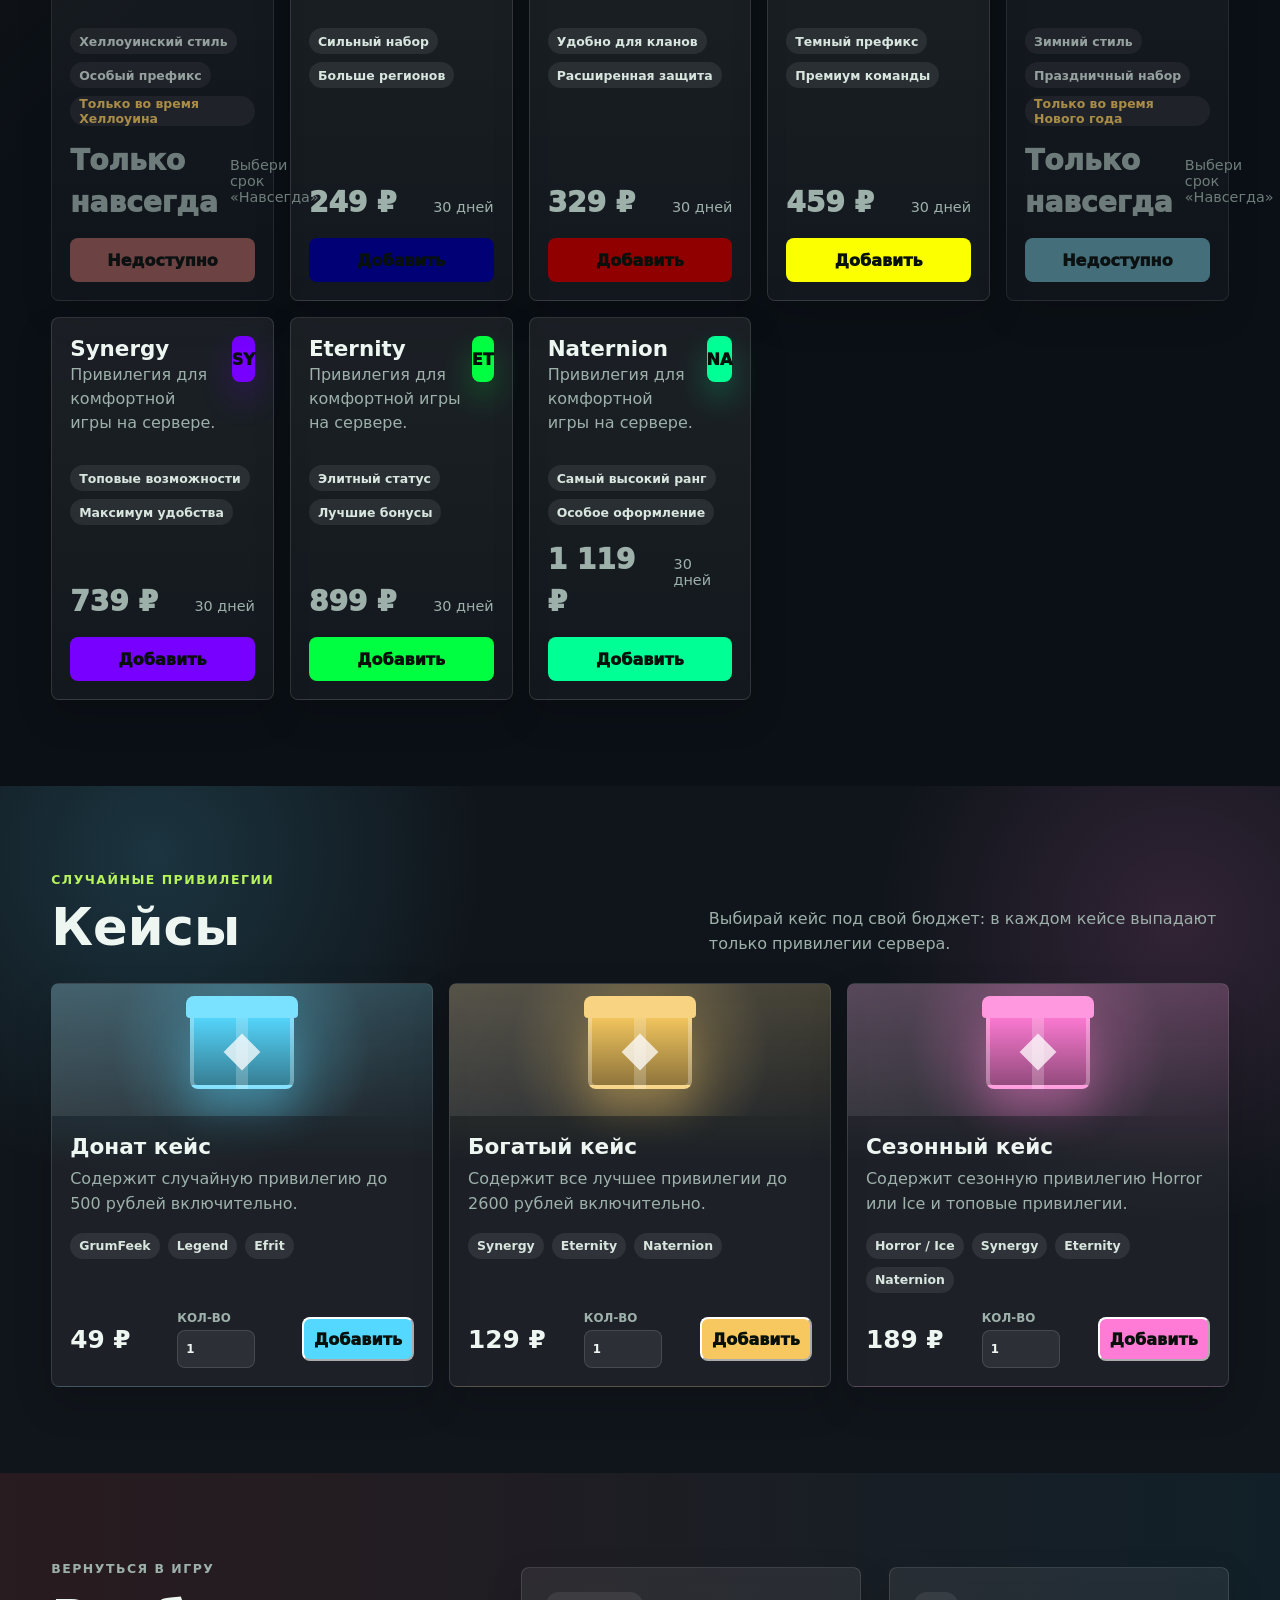
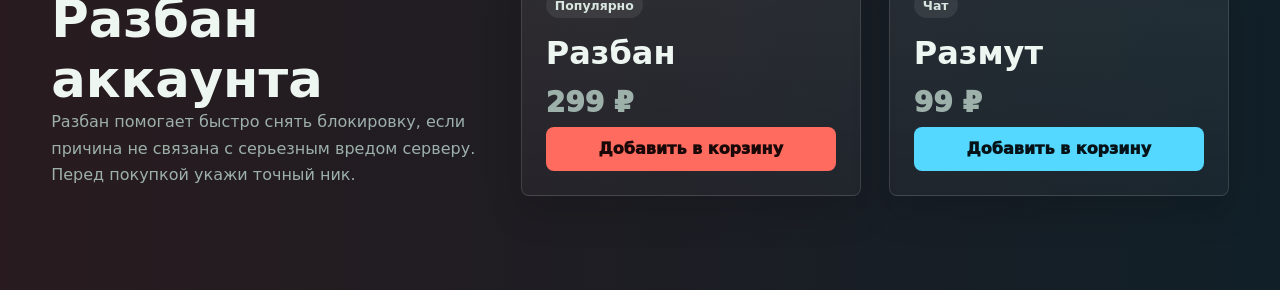
==== commit b10ce1f7: "Обновление сайта" ====
--- a/index.html
+++ b/index.html
@@ -14,7 +14,6 @@
       </a>
       <nav class="nav" aria-label="Главная навигация">
         <a href="index.html#shop">Магазин</a>
-        <a href="payment.html">Оплата</a>
         <a href="rules.html">Правила</a>
       </nav>
       <button class="cart-button" type="button" data-open-cart>
@@ -125,9 +124,9 @@
           <span>Итого</span>
           <strong data-cart-total>0 ₽</strong>
         </div>
-        <button class="checkout-button" type="button" data-checkout>Оформить заказ</button>
+        <button class="checkout-button" type="button" data-checkout>Выдать заказ</button>
         <p class="checkout-note" data-checkout-note>
-          Заказ подготовится как сообщение, которое можно отправить администратору.
+          После нажатия сайт сразу выполнит выдачу привилегий и кейсов через API.
         </p>
       </div>
     </aside>
--- a/styles.css
+++ b/styles.css
@@ -690,7 +690,7 @@
   display: flex;
   align-items: center;
   justify-content: space-between;
-  gap: 14px;
+  gap: 10px;
   padding: 0 18px 18px;
 }
 
@@ -701,6 +701,31 @@
 .case-card button {
   min-width: 112px;
   background: var(--case-color);
+}
+
+.qty-field {
+  display: grid;
+  min-width: 78px;
+  gap: 5px;
+  color: var(--muted);
+  font-size: 0.74rem;
+  font-weight: 900;
+  text-transform: uppercase;
+}
+
+.qty-field input {
+  width: 78px;
+  height: 38px;
+  border: 1px solid var(--line);
+  border-radius: 8px;
+  background: rgba(255, 255, 255, 0.07);
+  color: var(--text);
+  outline: none;
+  padding: 0 8px;
+}
+
+.qty-field input:focus {
+  border-color: var(--green);
 }
 
 .unban-section {
@@ -1029,6 +1054,7 @@
   color: var(--muted);
   font-size: 0.88rem;
   line-height: 1.5;
+  white-space: pre-wrap;
 }
 
 .toast {
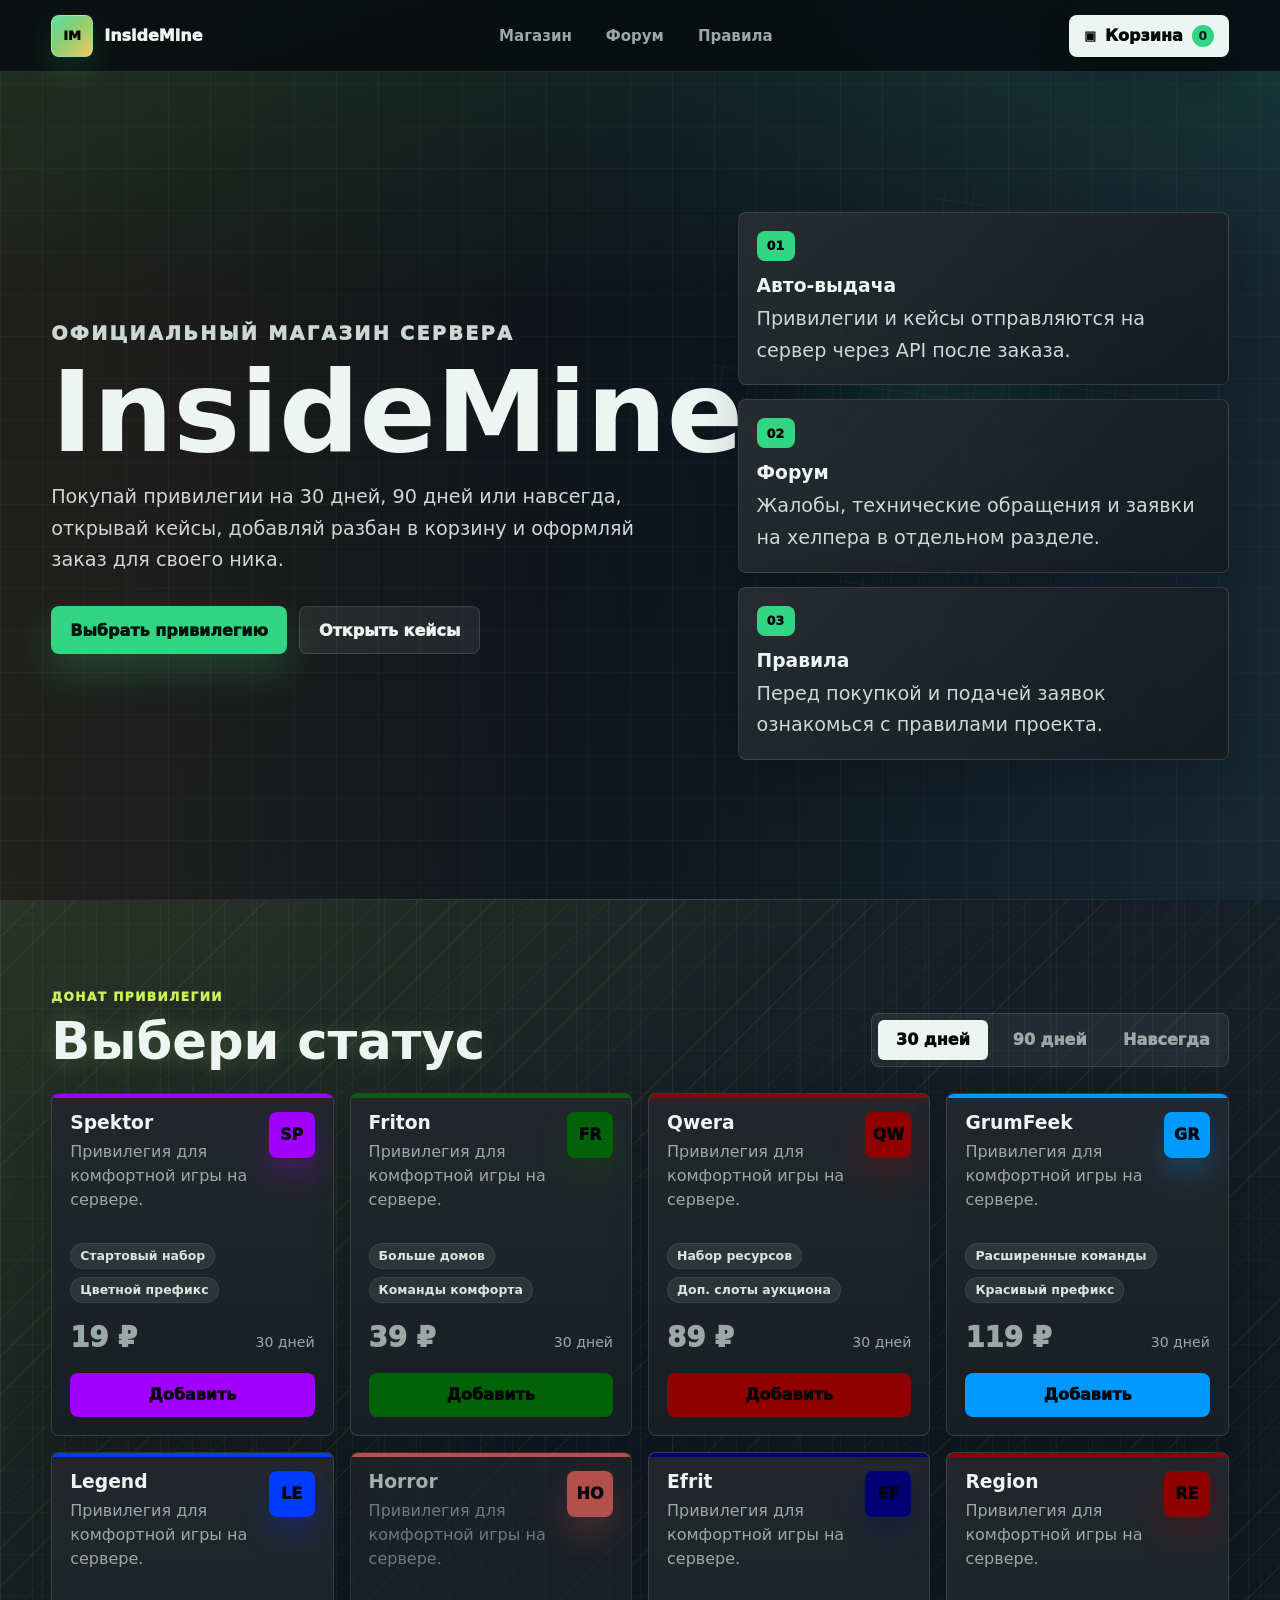
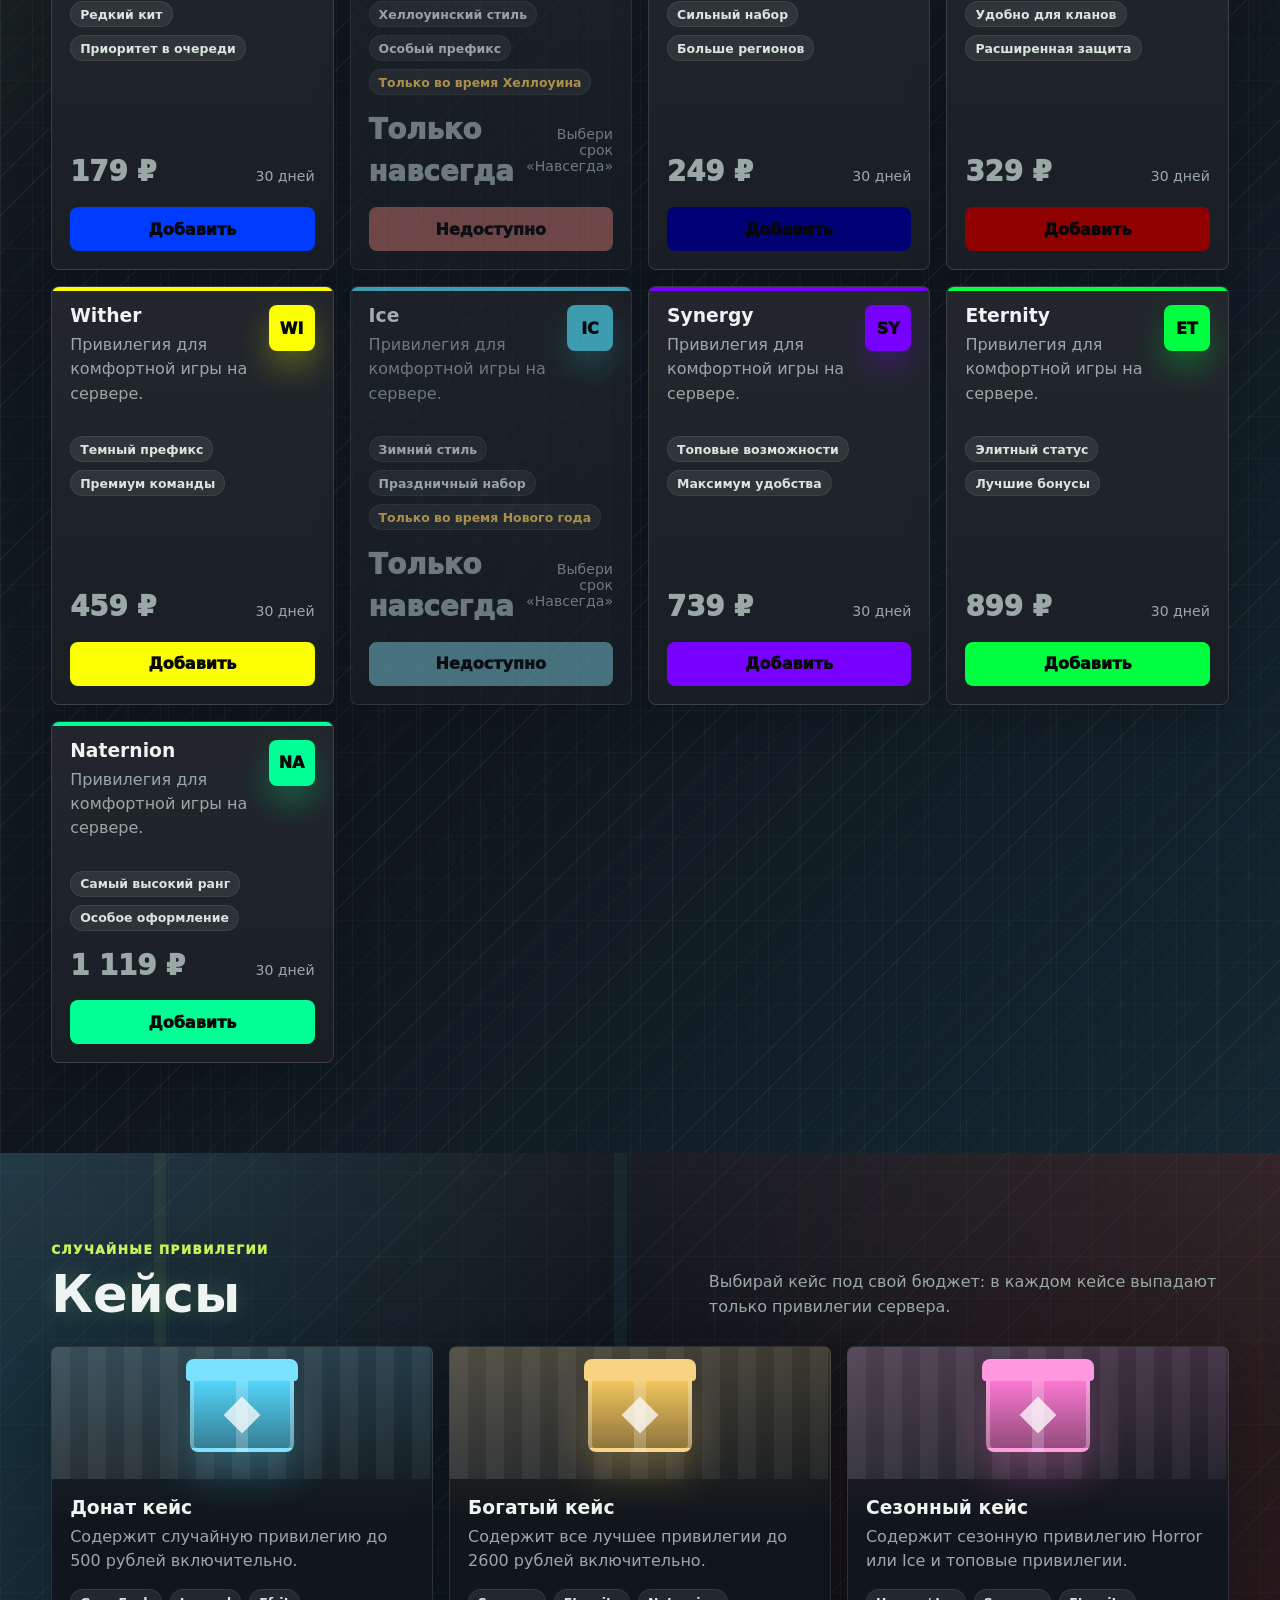
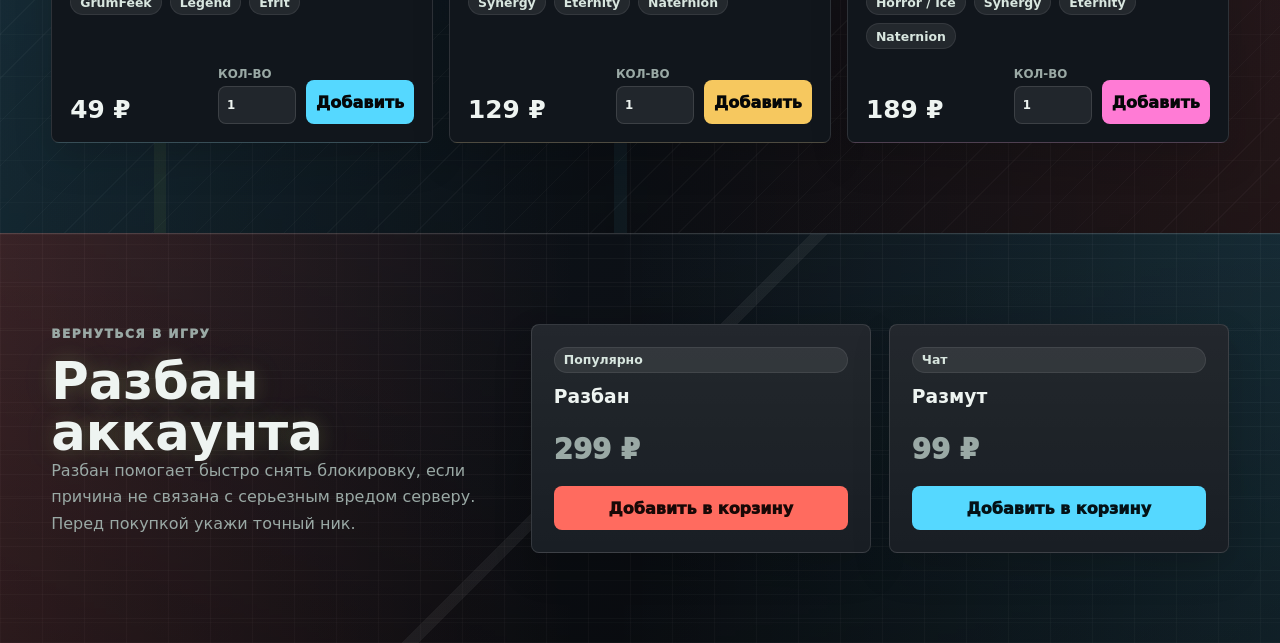
==== commit 92b8e773: "Обновление сайта" ====
--- a/index.html
+++ b/index.html
@@ -14,6 +14,7 @@
       </a>
       <nav class="nav" aria-label="Главная навигация">
         <a href="index.html#shop">Магазин</a>
+        <a href="forum.html">Форум</a>
         <a href="rules.html">Правила</a>
       </nav>
       <button class="cart-button" type="button" data-open-cart>
@@ -25,19 +26,6 @@
 
     <main>
       <section class="hero" aria-labelledby="hero-title">
-        <div class="hero-art" aria-hidden="true">
-          <div class="sky"></div>
-          <div class="sun"></div>
-          <div class="cloud cloud-a"></div>
-          <div class="cloud cloud-b"></div>
-          <div class="mountain mountain-a"></div>
-          <div class="mountain mountain-b"></div>
-          <div class="ground"></div>
-          <div class="ore ore-a"></div>
-          <div class="ore ore-b"></div>
-          <div class="portal"></div>
-          <div class="pickaxe"></div>
-        </div>
         <div class="hero-content">
           <p class="eyebrow">Официальный магазин сервера</p>
           <h1 id="hero-title">InsideMine</h1>
@@ -49,6 +37,23 @@
             <a class="primary-link" href="#shop">Выбрать привилегию</a>
             <a class="secondary-link" href="#cases">Открыть кейсы</a>
           </div>
+        </div>
+        <div class="hero-panel" aria-label="Быстрые разделы">
+          <article>
+            <span>01</span>
+            <h3>Авто-выдача</h3>
+            <p>Привилегии и кейсы отправляются на сервер через API после заказа.</p>
+          </article>
+          <article>
+            <span>02</span>
+            <h3>Форум</h3>
+            <p>Жалобы, технические обращения и заявки на хелпера в отдельном разделе.</p>
+          </article>
+          <article>
+            <span>03</span>
+            <h3>Правила</h3>
+            <p>Перед покупкой и подачей заявок ознакомься с правилами проекта.</p>
+          </article>
         </div>
       </section>
 
--- a/styles.css
+++ b/styles.css
@@ -1,17 +1,20 @@
 :root {
   color-scheme: dark;
-  --bg: #0b1016;
-  --panel: #121a22;
-  --panel-2: #172231;
+  --bg: #090b0f;
+  --surface: #11161c;
+  --surface-2: #171d25;
+  --surface-3: #1d2530;
   --line: rgba(255, 255, 255, 0.12);
-  --text: #eef6f2;
-  --muted: #9db0aa;
-  --green: #39d98a;
-  --lime: #b6f35c;
+  --line-strong: rgba(255, 255, 255, 0.22);
+  --text: #eef4f1;
+  --muted: #9aa9a5;
+  --green: #32d583;
+  --acid: #c8f35a;
   --gold: #f6c85f;
+  --cyan: #55d8ff;
   --red: #ff6b5f;
-  --cyan: #55d8ff;
-  --shadow: 0 24px 70px rgba(0, 0, 0, 0.34);
+  --ink: #050708;
+  --shadow: 0 24px 70px rgba(0, 0, 0, 0.36);
   font-family:
     Inter, ui-sans-serif, system-ui, -apple-system, BlinkMacSystemFont, "Segoe UI",
     sans-serif;
@@ -25,19 +28,89 @@
   scroll-behavior: smooth;
 }
 
+@keyframes grid-drift {
+  from {
+    background-position: 0 0, 0 0, 0 0;
+  }
+
+  to {
+    background-position: 84px 42px, -42px 84px, 0 0;
+  }
+}
+
+@keyframes neon-sweep {
+  0% {
+    transform: translateX(-120%) skewX(-18deg);
+  }
+
+  52%,
+  100% {
+    transform: translateX(220%) skewX(-18deg);
+  }
+}
+
+@keyframes float-card {
+  0%,
+  100% {
+    transform: translateY(0);
+  }
+
+  50% {
+    transform: translateY(-5px);
+  }
+}
+
+@keyframes case-pulse {
+  0%,
+  100% {
+    filter: drop-shadow(0 0 0 color-mix(in srgb, var(--case-color) 0%, transparent));
+  }
+
+  50% {
+    filter: drop-shadow(0 0 22px color-mix(in srgb, var(--case-color) 42%, transparent));
+  }
+}
+
+@keyframes scan-rules {
+  from {
+    background-position: 0 0;
+  }
+
+  to {
+    background-position: 0 36px;
+  }
+}
+
 body {
   margin: 0;
   min-height: 100vh;
   background:
-    linear-gradient(135deg, rgba(246, 200, 95, 0.08), transparent 38%),
-    linear-gradient(180deg, rgba(18, 26, 34, 0.4), transparent 360px),
-    radial-gradient(circle at top left, rgba(57, 217, 138, 0.18), transparent 350px),
-    var(--bg);
+    linear-gradient(90deg, rgba(255, 255, 255, 0.035) 1px, transparent 1px),
+    linear-gradient(180deg, rgba(255, 255, 255, 0.025) 1px, transparent 1px),
+    linear-gradient(135deg, #0b0e13 0%, #101821 44%, #0b0d11 100%);
+  background-size:
+    42px 42px,
+    42px 42px,
+    auto;
   color: var(--text);
+  animation: grid-drift 18s linear infinite;
+}
+
+body::before {
+  position: fixed;
+  inset: 0;
+  z-index: -1;
+  background:
+    linear-gradient(180deg, rgba(50, 213, 131, 0.11), transparent 34%),
+    linear-gradient(90deg, rgba(246, 200, 95, 0.09), transparent 52%),
+    linear-gradient(270deg, rgba(85, 216, 255, 0.09), transparent 58%);
+  content: "";
+  pointer-events: none;
 }
 
 button,
-input {
+input,
+textarea {
   font: inherit;
 }
 
@@ -55,73 +128,61 @@
   position: sticky;
   top: 0;
   z-index: 20;
-  display: flex;
+  display: grid;
+  grid-template-columns: auto 1fr auto;
   align-items: center;
-  justify-content: space-between;
-  gap: 18px;
-  padding: 14px clamp(16px, 4vw, 56px);
+  gap: 20px;
+  min-height: 72px;
+  padding: 12px clamp(16px, 4vw, 56px);
   border-bottom: 1px solid var(--line);
-  background:
-    linear-gradient(90deg, rgba(57, 217, 138, 0.08), rgba(85, 216, 255, 0.06)),
-    rgba(11, 16, 22, 0.86);
+  background: rgba(9, 11, 15, 0.86);
   backdrop-filter: blur(18px);
 }
 
 .brand {
   display: inline-flex;
   align-items: center;
-  gap: 10px;
-  font-weight: 900;
-  letter-spacing: 0;
+  gap: 11px;
+  font-weight: 950;
 }
 
 .brand-mark {
   display: grid;
-  width: 38px;
-  height: 38px;
+  width: 42px;
+  height: 42px;
   place-items: center;
-  border: 2px solid rgba(255, 255, 255, 0.2);
-  border-radius: 8px;
-  background: linear-gradient(135deg, #39d98a, #f6c85f);
-  color: #07100b;
+  border: 1px solid rgba(255, 255, 255, 0.24);
+  border-radius: 8px;
+  background:
+    linear-gradient(135deg, rgba(255, 255, 255, 0.24), transparent 42%),
+    linear-gradient(135deg, var(--green), var(--gold));
+  color: var(--ink);
   font-size: 0.82rem;
-  box-shadow: 0 12px 28px rgba(57, 217, 138, 0.2);
+  box-shadow: 0 14px 34px rgba(50, 213, 131, 0.18);
 }
 
 .nav {
-  display: flex;
-  gap: 18px;
+  display: inline-flex;
+  justify-content: center;
+  gap: 8px;
   color: var(--muted);
-  font-size: 0.95rem;
+  font-size: 0.94rem;
+  font-weight: 800;
 }
 
 .nav a {
-  position: relative;
+  min-height: 38px;
+  display: inline-flex;
+  align-items: center;
+  padding: 0 12px;
+  border: 1px solid transparent;
+  border-radius: 8px;
 }
 
 .nav a:hover {
+  border-color: var(--line);
+  background: rgba(255, 255, 255, 0.06);
   color: var(--text);
-}
-
-.nav a::after {
-  position: absolute;
-  right: 0;
-  bottom: -8px;
-  left: 0;
-  height: 2px;
-  border-radius: 999px;
-  background: var(--green);
-  content: "";
-  opacity: 0;
-  transform: scaleX(0.5);
-  transition:
-    opacity 160ms ease,
-    transform 160ms ease;
-}
-
-.nav a:hover::after {
-  opacity: 1;
-  transform: scaleX(1);
 }
 
 .cart-button,
@@ -131,6 +192,7 @@
 .product-card button,
 .unban-card button,
 .checkout-button,
+.case-card button,
 .icon-button {
   border: 0;
   cursor: pointer;
@@ -139,14 +201,20 @@
 .cart-button {
   display: inline-flex;
   align-items: center;
-  gap: 8px;
+  justify-content: center;
+  gap: 9px;
   min-height: 42px;
   padding: 0 14px;
-  border-radius: 8px;
-  background: #edf8f0;
-  color: #0d1510;
-  font-weight: 800;
-  box-shadow: 0 10px 26px rgba(57, 217, 138, 0.18);
+  border: 1px solid rgba(255, 255, 255, 0.2);
+  border-radius: 8px;
+  background: var(--text);
+  color: var(--ink);
+  font-weight: 950;
+  box-shadow: 0 14px 34px rgba(0, 0, 0, 0.24);
+}
+
+.cart-icon {
+  font-size: 0.78rem;
 }
 
 .cart-button strong {
@@ -155,33 +223,102 @@
   height: 22px;
   place-items: center;
   border-radius: 999px;
-  background: #101812;
-  color: #fff;
+  background: var(--green);
+  color: #062015;
   font-size: 0.78rem;
 }
 
 .hero {
   position: relative;
   display: grid;
-  min-height: calc(100vh - 69px);
-  grid-template-columns: minmax(0, 1.02fr) minmax(320px, 0.98fr);
-  gap: clamp(28px, 5vw, 72px);
+  min-height: calc(100vh - 72px);
+  grid-template-columns: minmax(0, 0.95fr) minmax(320px, 0.75fr);
+  gap: clamp(28px, 5vw, 70px);
   align-items: center;
   padding: clamp(42px, 7vw, 92px) clamp(16px, 4vw, 56px);
   overflow: hidden;
 }
 
+.hero::before {
+  position: absolute;
+  top: 12%;
+  right: clamp(16px, 8vw, 110px);
+  width: min(38vw, 520px);
+  height: min(38vw, 520px);
+  border: 1px solid rgba(255, 255, 255, 0.08);
+  background:
+    linear-gradient(90deg, rgba(255, 255, 255, 0.08) 1px, transparent 1px),
+    linear-gradient(180deg, rgba(255, 255, 255, 0.08) 1px, transparent 1px),
+    radial-gradient(circle, rgba(50, 213, 131, 0.24), transparent 62%);
+  background-size: 28px 28px, 28px 28px, auto;
+  clip-path: polygon(50% 0, 100% 50%, 50% 100%, 0 50%);
+  content: "";
+  opacity: 0.55;
+  transform: rotate(8deg);
+}
+
+.hero::after {
+  position: absolute;
+  right: clamp(16px, 4vw, 56px);
+  bottom: 0;
+  left: clamp(16px, 4vw, 56px);
+  height: 1px;
+  background: linear-gradient(90deg, transparent, var(--line-strong), transparent);
+  content: "";
+}
+
 .hero-content {
   position: relative;
   z-index: 2;
-  max-width: 660px;
+  max-width: 690px;
+}
+
+.hero-panel {
+  position: relative;
+  z-index: 2;
+  display: grid;
+  gap: 14px;
+}
+
+.hero-panel article {
+  border: 1px solid var(--line);
+  border-radius: 8px;
+  background:
+    linear-gradient(135deg, rgba(255, 255, 255, 0.11), rgba(255, 255, 255, 0.035)),
+    rgba(12, 17, 23, 0.86);
+  box-shadow: 0 18px 46px rgba(0, 0, 0, 0.2);
+  padding: 18px;
+}
+
+.hero-panel span {
+  display: inline-grid;
+  width: 38px;
+  height: 30px;
+  place-items: center;
+  margin-bottom: 14px;
+  border-radius: 8px;
+  background: var(--green);
+  color: var(--ink);
+  font-weight: 1000;
+  font-size: 0.78rem;
+}
+
+.hero-panel h3 {
+  margin-bottom: 7px;
+}
+
+.hero-panel p {
+  margin-bottom: 0;
+  color: var(--muted);
+  font-size: 0.94rem;
+  line-height: 1.55;
 }
 
 .eyebrow {
-  margin: 0 0 10px;
-  color: var(--lime);
-  font-size: 0.78rem;
-  font-weight: 900;
+  margin: 0 0 12px;
+  color: var(--acid);
+  font-size: 0.76rem;
+  font-weight: 950;
   letter-spacing: 0.12em;
   text-transform: uppercase;
 }
@@ -195,35 +332,23 @@
 
 h1 {
   margin-bottom: 18px;
-  font-size: clamp(3.4rem, 9vw, 8rem);
+  font-size: clamp(3.2rem, 8.8vw, 7.6rem);
   line-height: 0.9;
   letter-spacing: 0;
 }
 
-.page-hero {
-  min-height: 46vh;
-  padding: clamp(54px, 8vw, 110px) clamp(16px, 4vw, 56px);
-  background:
-    radial-gradient(circle at 18% 12%, rgba(57, 217, 138, 0.22), transparent 340px),
-    radial-gradient(circle at 88% 10%, rgba(85, 216, 255, 0.12), transparent 300px),
-    linear-gradient(180deg, rgba(255, 255, 255, 0.045), transparent);
-}
-
-.page-hero h1 {
-  max-width: 980px;
-}
-
+h2 {
+  margin-bottom: 0;
+  font-size: clamp(2rem, 4vw, 3.35rem);
+  line-height: 1;
+  letter-spacing: 0;
+}
+
+.hero p,
 .page-hero p:not(.eyebrow) {
-  max-width: 760px;
-  color: #cfddd7;
-  font-size: clamp(1.02rem, 2vw, 1.22rem);
-  line-height: 1.65;
-}
-
-.hero p {
-  max-width: 590px;
-  color: #cfddd7;
-  font-size: clamp(1.02rem, 2vw, 1.24rem);
+  max-width: 680px;
+  color: #cbd8d3;
+  font-size: clamp(1rem, 1.8vw, 1.2rem);
   line-height: 1.65;
 }
 
@@ -231,7 +356,7 @@
   display: flex;
   flex-wrap: wrap;
   gap: 12px;
-  margin-top: 28px;
+  margin-top: 30px;
 }
 
 .primary-link,
@@ -240,14 +365,15 @@
   align-items: center;
   justify-content: center;
   min-height: 48px;
-  padding: 0 20px;
-  border-radius: 8px;
-  font-weight: 900;
+  padding: 0 19px;
+  border-radius: 8px;
+  font-weight: 950;
 }
 
 .primary-link {
   background: var(--green);
-  color: #06110b;
+  color: #06140d;
+  box-shadow: 0 18px 38px rgba(50, 213, 131, 0.22);
 }
 
 .secondary-link {
@@ -256,154 +382,12 @@
   color: var(--text);
 }
 
-.hero-art {
-  position: relative;
-  min-height: 460px;
-  border: 1px solid var(--line);
-  border-radius: 8px;
-  overflow: hidden;
-  box-shadow: var(--shadow);
-  image-rendering: pixelated;
-}
-
-.hero-art::after {
-  position: absolute;
-  inset: 0;
-  background:
-    linear-gradient(90deg, rgba(255, 255, 255, 0.08) 1px, transparent 1px),
-    linear-gradient(180deg, rgba(255, 255, 255, 0.08) 1px, transparent 1px);
-  background-size: 24px 24px;
-  content: "";
-  opacity: 0.22;
-  pointer-events: none;
-}
-
-.sky,
-.ground,
-.sun,
-.cloud,
-.mountain,
-.ore,
-.portal,
-.pickaxe {
-  position: absolute;
-}
-
-.sky {
-  inset: 0 0 34%;
-  background:
-    linear-gradient(180deg, rgba(84, 187, 255, 0.85), rgba(122, 212, 255, 0.35)),
-    repeating-linear-gradient(90deg, rgba(255, 255, 255, 0.08) 0 12px, transparent 12px 24px);
-}
-
-.sun {
-  top: 44px;
-  right: 56px;
-  width: 92px;
-  height: 92px;
-  background: #ffd866;
-  box-shadow: 0 0 0 14px rgba(255, 216, 102, 0.16);
-}
-
-.cloud {
-  height: 32px;
-  background: rgba(255, 255, 255, 0.82);
-  box-shadow:
-    32px 0 rgba(255, 255, 255, 0.82),
-    64px 0 rgba(255, 255, 255, 0.82),
-    32px -24px rgba(255, 255, 255, 0.82);
-}
-
-.cloud-a {
-  top: 96px;
-  left: 60px;
-  width: 34px;
-}
-
-.cloud-b {
-  top: 168px;
-  right: 164px;
-  width: 30px;
-  opacity: 0.72;
-}
-
-.mountain {
-  bottom: 34%;
-  width: 46%;
-  height: 40%;
-  clip-path: polygon(50% 0, 100% 100%, 0 100%);
-}
-
-.mountain-a {
-  left: 4%;
-  background: linear-gradient(135deg, #465867, #24313d);
-}
-
-.mountain-b {
-  right: 6%;
-  background: linear-gradient(135deg, #627889, #2b3946);
-}
-
-.ground {
-  inset: auto 0 0;
-  height: 34%;
-  background:
-    linear-gradient(180deg, #53b65e 0 22%, #815435 22% 46%, #5a3a27 46%),
-    repeating-linear-gradient(90deg, rgba(0, 0, 0, 0.16) 0 18px, transparent 18px 36px);
-}
-
-.ore {
-  width: 32px;
-  height: 32px;
-  background: var(--cyan);
-  box-shadow:
-    38px 22px var(--cyan),
-    76px 0 var(--cyan);
-}
-
-.ore-a {
-  left: 12%;
-  bottom: 58px;
-}
-
-.ore-b {
-  right: 18%;
-  bottom: 92px;
-  background: var(--gold);
-  box-shadow:
-    38px 22px var(--gold),
-    76px 0 var(--gold);
-}
-
-.portal {
-  right: 18%;
-  bottom: 30%;
-  width: 92px;
-  height: 150px;
-  border: 12px solid #211330;
-  background:
-    repeating-linear-gradient(45deg, rgba(255, 255, 255, 0.18) 0 8px, transparent 8px 16px),
-    linear-gradient(180deg, #8d5dff, #29d0ff);
-  box-shadow: 0 0 34px rgba(141, 93, 255, 0.48);
-}
-
-.pickaxe {
-  left: 22%;
-  bottom: 27%;
-  width: 170px;
-  height: 20px;
-  transform: rotate(-35deg);
-  background: #8c5b37;
-}
-
-.pickaxe::before {
-  content: "";
-  position: absolute;
-  left: -44px;
-  top: -18px;
-  width: 92px;
-  height: 24px;
-  background: #dce5e0;
+.primary-link:hover,
+.secondary-link:hover,
+.cart-button:hover,
+.checkout-button:hover {
+  transform: translateY(-1px);
+  filter: brightness(1.05);
 }
 
 .shop-section,
@@ -411,7 +395,37 @@
 .unban-section,
 .rules-section,
 .server-rules-section {
-  padding: clamp(46px, 7vw, 86px) clamp(16px, 4vw, 56px);
+  padding: clamp(50px, 7vw, 90px) clamp(16px, 4vw, 56px);
+}
+
+.shop-section {
+  position: relative;
+  isolation: isolate;
+  overflow: hidden;
+  background:
+    linear-gradient(135deg, rgba(200, 243, 90, 0.12), transparent 34%),
+    linear-gradient(315deg, rgba(85, 216, 255, 0.11), transparent 42%),
+    repeating-linear-gradient(90deg, rgba(255, 255, 255, 0.035) 0 1px, transparent 1px 32px);
+}
+
+.shop-section::before {
+  position: absolute;
+  inset: 0;
+  z-index: -1;
+  background:
+    repeating-linear-gradient(135deg, transparent 0 26px, rgba(200, 243, 90, 0.055) 26px 27px),
+    linear-gradient(180deg, rgba(255, 255, 255, 0.03), transparent 48%);
+  content: "";
+  pointer-events: none;
+}
+
+.shop-section .section-heading h2,
+.cases-section .section-heading h2,
+.unban-section h2,
+.server-rules-section h2 {
+  text-shadow:
+    0 0 22px rgba(200, 243, 90, 0.16),
+    0 0 42px rgba(85, 216, 255, 0.1);
 }
 
 .section-heading {
@@ -422,12 +436,6 @@
   margin-bottom: 26px;
 }
 
-h2 {
-  margin-bottom: 0;
-  font-size: clamp(2rem, 4vw, 3.4rem);
-  letter-spacing: 0;
-}
-
 .section-copy {
   max-width: 520px;
   margin: 0;
@@ -451,47 +459,92 @@
   border-radius: 6px;
   background: transparent;
   color: var(--muted);
-  font-weight: 800;
+  font-weight: 950;
 }
 
 .duration-control button.active {
-  background: #edf8f0;
-  color: #0d1510;
+  background: var(--text);
+  color: var(--ink);
 }
 
 .products-grid {
   display: grid;
-  grid-template-columns: repeat(auto-fit, minmax(220px, 1fr));
+  grid-template-columns: repeat(auto-fit, minmax(230px, 1fr));
   gap: 16px;
 }
 
 .product-card,
 .unban-card,
-.steps article {
+.case-card,
+.steps article,
+.rules-summary article,
+.rules-reader {
   border: 1px solid var(--line);
   border-radius: 8px;
-  background: linear-gradient(180deg, rgba(255, 255, 255, 0.07), rgba(255, 255, 255, 0.035));
-  box-shadow: 0 16px 38px rgba(0, 0, 0, 0.14);
+  background:
+    linear-gradient(180deg, rgba(255, 255, 255, 0.075), rgba(255, 255, 255, 0.035)),
+    var(--surface);
+  box-shadow: 0 16px 38px rgba(0, 0, 0, 0.16);
 }
 
 .product-card {
+  position: relative;
   display: flex;
-  min-height: 254px;
+  min-height: 264px;
   flex-direction: column;
   gap: 14px;
   padding: 18px;
+  overflow: hidden;
   transition:
     border-color 160ms ease,
     transform 160ms ease,
     box-shadow 160ms ease;
 }
 
+.product-card::before {
+  position: absolute;
+  inset: 0 0 auto;
+  height: 4px;
+  background: var(--rank);
+  content: "";
+}
+
+.product-card::after,
+.case-card::after,
+.unban-card::after,
+.rules-reader::after {
+  position: absolute;
+  inset: 0;
+  width: 42%;
+  background: linear-gradient(90deg, transparent, rgba(255, 255, 255, 0.18), transparent);
+  content: "";
+  opacity: 0;
+  pointer-events: none;
+  transform: translateX(-120%) skewX(-18deg);
+}
+
+.product-card:hover::after,
+.case-card:hover::after,
+.unban-card:hover::after,
+.rules-reader:hover::after {
+  animation: neon-sweep 900ms ease;
+  opacity: 1;
+}
+
 .product-card:hover,
 .case-card:hover,
 .steps article:hover {
-  border-color: rgba(255, 255, 255, 0.26);
-  box-shadow: 0 22px 46px rgba(0, 0, 0, 0.22);
+  border-color: rgba(255, 255, 255, 0.28);
+  box-shadow: 0 22px 46px rgba(0, 0, 0, 0.24);
   transform: translateY(-3px);
+}
+
+.product-card:hover {
+  border-color: color-mix(in srgb, var(--rank) 55%, rgba(255, 255, 255, 0.22));
+  box-shadow:
+    0 24px 54px rgba(0, 0, 0, 0.3),
+    0 0 0 1px color-mix(in srgb, var(--rank) 22%, transparent) inset,
+    0 0 34px color-mix(in srgb, var(--rank) 16%, transparent);
 }
 
 .product-card.disabled {
@@ -507,24 +560,34 @@
 
 .rank-icon {
   display: grid;
+  flex: 0 0 auto;
   width: 46px;
   height: 46px;
   place-items: center;
   border-radius: 8px;
   background: var(--rank);
-  color: #07100b;
+  color: var(--ink);
   font-weight: 1000;
   box-shadow: 0 16px 30px color-mix(in srgb, var(--rank) 25%, transparent);
 }
 
-.product-card h3 {
-  margin-bottom: 2px;
-  font-size: 1.34rem;
-}
-
-.product-card p {
+.product-card:hover .rank-icon {
+  animation: float-card 1.6s ease-in-out infinite;
+  box-shadow:
+    0 16px 30px color-mix(in srgb, var(--rank) 32%, transparent),
+    0 0 28px color-mix(in srgb, var(--rank) 32%, transparent);
+}
+
+.product-card h3,
+.case-body h3,
+.unban-card h3 {
+  margin-bottom: 7px;
+}
+
+.product-card p,
+.case-body p {
   color: var(--muted);
-  line-height: 1.5;
+  line-height: 1.52;
 }
 
 .price-row {
@@ -538,42 +601,14 @@
 .price {
   margin: 0;
   color: #fff;
-  font-size: 1.75rem;
+  font-size: 1.72rem;
   font-weight: 1000;
 }
 
 .duration-label {
   color: var(--muted);
-  font-size: 0.9rem;
-}
-
-.product-card button,
-.unban-card button,
-.checkout-button,
-.case-card button {
-  min-height: 44px;
-  border-radius: 8px;
-  background: var(--rank, var(--green));
-  color: #07100b;
-  font-weight: 950;
-  transition:
-    filter 160ms ease,
-    transform 160ms ease;
-}
-
-.product-card button:hover,
-.unban-card button:hover,
-.checkout-button:hover,
-.case-card button:hover {
-  filter: brightness(1.08);
-  transform: translateY(-1px);
-}
-
-.product-card button:disabled {
-  cursor: not-allowed;
-  filter: grayscale(0.4);
-  opacity: 0.72;
-  transform: none;
+  font-size: 0.88rem;
+  text-align: right;
 }
 
 .tag-row {
@@ -588,22 +623,66 @@
   align-items: center;
   min-height: 26px;
   padding: 0 9px;
+  border: 1px solid rgba(255, 255, 255, 0.08);
   border-radius: 999px;
   background: rgba(255, 255, 255, 0.08);
   color: #d8e6df;
   font-size: 0.78rem;
-  font-weight: 800;
+  font-weight: 850;
 }
 
 .season {
   color: var(--gold);
 }
 
+.product-card button,
+.unban-card button,
+.checkout-button,
+.case-card button {
+  min-height: 44px;
+  border-radius: 8px;
+  background: var(--rank, var(--green));
+  color: var(--ink);
+  font-weight: 950;
+  transition:
+    filter 160ms ease,
+    transform 160ms ease;
+}
+
+.product-card button:hover,
+.unban-card button:hover,
+.case-card button:hover {
+  filter: brightness(1.08);
+  transform: translateY(-1px);
+}
+
+.product-card button:disabled {
+  cursor: not-allowed;
+  filter: grayscale(0.4);
+  opacity: 0.72;
+  transform: none;
+}
+
 .cases-section {
-  background:
-    radial-gradient(circle at 12% 10%, rgba(85, 216, 255, 0.16), transparent 330px),
-    radial-gradient(circle at 92% 20%, rgba(255, 123, 213, 0.14), transparent 300px),
-    rgba(255, 255, 255, 0.02);
+  position: relative;
+  isolation: isolate;
+  overflow: hidden;
+  background:
+    linear-gradient(180deg, rgba(255, 255, 255, 0.045), transparent 42%),
+    linear-gradient(90deg, rgba(85, 216, 255, 0.14), transparent 48%),
+    linear-gradient(270deg, rgba(255, 107, 95, 0.12), transparent 52%),
+    repeating-linear-gradient(135deg, transparent 0 30px, rgba(255, 255, 255, 0.035) 30px 31px);
+}
+
+.cases-section::before {
+  position: absolute;
+  inset: 0;
+  z-index: -1;
+  background:
+    linear-gradient(90deg, transparent 0 12%, rgba(200, 243, 90, 0.055) 12% 13%, transparent 13% 48%, rgba(85, 216, 255, 0.055) 48% 49%, transparent 49%),
+    linear-gradient(180deg, transparent, rgba(0, 0, 0, 0.18));
+  content: "";
+  pointer-events: none;
 }
 
 .cases-grid {
@@ -615,28 +694,32 @@
 .case-card {
   position: relative;
   display: grid;
-  min-height: 330px;
+  min-height: 348px;
   grid-template-rows: 132px 1fr auto;
   overflow: hidden;
-  border: 1px solid var(--line);
-  border-radius: 8px;
   background:
     linear-gradient(180deg, color-mix(in srgb, var(--case-color) 16%, transparent), transparent 44%),
-    rgba(255, 255, 255, 0.055);
-  box-shadow: 0 16px 38px rgba(0, 0, 0, 0.16);
+    var(--surface);
   transition:
     border-color 160ms ease,
     transform 160ms ease,
     box-shadow 160ms ease;
 }
 
+.case-card:hover {
+  border-color: color-mix(in srgb, var(--case-color) 55%, rgba(255, 255, 255, 0.24));
+  box-shadow:
+    0 26px 60px rgba(0, 0, 0, 0.3),
+    0 0 36px color-mix(in srgb, var(--case-color) 18%, transparent);
+}
+
 .case-visual {
   position: relative;
   display: grid;
   place-items: center;
   background:
     linear-gradient(135deg, rgba(255, 255, 255, 0.12), transparent),
-    radial-gradient(circle, color-mix(in srgb, var(--case-color) 34%, transparent), transparent 64%);
+    repeating-linear-gradient(90deg, rgba(255, 255, 255, 0.05) 0 18px, transparent 18px 36px);
 }
 
 .case-visual::before,
@@ -655,6 +738,10 @@
     linear-gradient(90deg, transparent 44%, rgba(255, 255, 255, 0.22) 44% 56%, transparent 56%),
     linear-gradient(180deg, var(--case-color), color-mix(in srgb, var(--case-color) 55%, #111));
   box-shadow: 0 22px 38px color-mix(in srgb, var(--case-color) 26%, transparent);
+}
+
+.case-card:hover .case-visual::before {
+  animation: case-pulse 1.4s ease-in-out infinite;
 }
 
 .case-visual::after {
@@ -676,20 +763,10 @@
   padding: 18px;
 }
 
-.case-body h3 {
-  margin-bottom: 8px;
-  font-size: 1.35rem;
-}
-
-.case-body p {
-  color: var(--muted);
-  line-height: 1.55;
-}
-
 .case-footer {
-  display: flex;
-  align-items: center;
-  justify-content: space-between;
+  display: grid;
+  grid-template-columns: 1fr auto auto;
+  align-items: end;
   gap: 10px;
   padding: 0 18px 18px;
 }
@@ -699,8 +776,39 @@
 }
 
 .case-card button {
-  min-width: 112px;
+  min-width: 108px;
   background: var(--case-color);
+}
+
+.case-card button,
+.product-card button,
+.unban-card button,
+.checkout-button,
+.primary-link {
+  position: relative;
+  overflow: hidden;
+}
+
+.case-card button::after,
+.product-card button::after,
+.unban-card button::after,
+.checkout-button::after,
+.primary-link::after {
+  position: absolute;
+  inset: 0;
+  background: linear-gradient(90deg, transparent, rgba(255, 255, 255, 0.32), transparent);
+  content: "";
+  opacity: 0;
+  transform: translateX(-120%) skewX(-18deg);
+}
+
+.case-card button:hover::after,
+.product-card button:hover::after,
+.unban-card button:hover::after,
+.checkout-button:hover::after,
+.primary-link:hover::after {
+  animation: neon-sweep 720ms ease;
+  opacity: 1;
 }
 
 .qty-field {
@@ -724,16 +832,35 @@
   padding: 0 8px;
 }
 
-.qty-field input:focus {
+.qty-field input:focus,
+.field input:focus {
   border-color: var(--green);
 }
 
 .unban-section {
+  position: relative;
+  isolation: isolate;
+  overflow: hidden;
   display: grid;
   grid-template-columns: minmax(0, 1fr) repeat(2, minmax(240px, 340px));
-  gap: 28px;
-  align-items: center;
-  background: linear-gradient(90deg, rgba(255, 107, 95, 0.12), rgba(85, 216, 255, 0.08));
+  gap: 18px;
+  align-items: stretch;
+  border-top: 1px solid var(--line);
+  background:
+    linear-gradient(90deg, rgba(255, 107, 95, 0.18), transparent 45%),
+    linear-gradient(270deg, rgba(85, 216, 255, 0.14), transparent 52%),
+    repeating-linear-gradient(0deg, rgba(255, 255, 255, 0.035) 0 1px, transparent 1px 24px);
+}
+
+.unban-section::before {
+  position: absolute;
+  inset: 0;
+  z-index: -1;
+  background:
+    linear-gradient(135deg, transparent 0 48%, rgba(255, 255, 255, 0.055) 48% 49%, transparent 49%),
+    linear-gradient(180deg, transparent, rgba(0, 0, 0, 0.24));
+  content: "";
+  pointer-events: none;
 }
 
 .unban-section p {
@@ -743,107 +870,127 @@
 }
 
 .unban-card {
-  padding: 24px;
-}
-
-.unban-card h3 {
-  margin: 16px 0 8px;
-  font-size: 2rem;
+  position: relative;
+  overflow: hidden;
+  display: flex;
+  flex-direction: column;
+  justify-content: space-between;
+  padding: 22px;
+}
+
+.unban-card:hover {
+  border-color: rgba(255, 107, 95, 0.45);
+  box-shadow:
+    0 24px 54px rgba(0, 0, 0, 0.28),
+    0 0 34px rgba(255, 107, 95, 0.14);
+  transform: translateY(-3px);
+}
+
+.mute-card:hover {
+  border-color: rgba(85, 216, 255, 0.45);
+  box-shadow:
+    0 24px 54px rgba(0, 0, 0, 0.28),
+    0 0 34px rgba(85, 216, 255, 0.14);
 }
 
 .unban-card button {
   width: 100%;
   background: var(--red);
-  color: #190807;
+  color: #180806;
 }
 
 .mute-card button {
   background: var(--cyan);
-  color: #051218;
-}
-
-.steps {
-  display: grid;
-  grid-template-columns: repeat(3, 1fr);
-  gap: 16px;
-}
-
-.steps article {
-  padding: 20px;
-}
-
-.steps strong {
-  display: grid;
-  width: 40px;
-  height: 40px;
-  place-items: center;
-  margin-bottom: 18px;
-  border-radius: 8px;
-  background: var(--gold);
-  color: #1b1303;
-}
-
-.steps p {
-  margin-bottom: 0;
-  color: var(--muted);
-  line-height: 1.55;
+  color: #041116;
+}
+
+.page-hero {
+  position: relative;
+  isolation: isolate;
+  overflow: hidden;
+  min-height: 46vh;
+  padding: clamp(54px, 8vw, 110px) clamp(16px, 4vw, 56px);
+  background:
+    linear-gradient(180deg, rgba(255, 255, 255, 0.045), transparent),
+    linear-gradient(90deg, rgba(50, 213, 131, 0.12), transparent 50%),
+    linear-gradient(270deg, rgba(85, 216, 255, 0.08), transparent 58%);
+}
+
+.page-hero::before {
+  position: absolute;
+  inset: 0;
+  z-index: -1;
+  background:
+    repeating-linear-gradient(90deg, rgba(255, 255, 255, 0.045) 0 1px, transparent 1px 34px),
+    repeating-linear-gradient(0deg, transparent 0 22px, rgba(200, 243, 90, 0.04) 22px 23px);
+  content: "";
+  pointer-events: none;
+}
+
+.page-hero::after {
+  position: absolute;
+  right: clamp(16px, 6vw, 90px);
+  bottom: -120px;
+  z-index: -1;
+  width: min(44vw, 560px);
+  height: min(44vw, 560px);
+  border: 1px solid rgba(200, 243, 90, 0.14);
+  background:
+    linear-gradient(90deg, rgba(200, 243, 90, 0.1) 1px, transparent 1px),
+    linear-gradient(180deg, rgba(85, 216, 255, 0.1) 1px, transparent 1px);
+  background-size: 30px 30px;
+  clip-path: polygon(50% 0, 100% 50%, 50% 100%, 0 50%);
+  content: "";
+  opacity: 0.75;
+  transform: rotate(12deg);
+}
+
+.page-hero h1 {
+  max-width: 980px;
 }
 
 .server-rules-section {
-  background:
-    radial-gradient(circle at 8% 8%, rgba(182, 243, 92, 0.12), transparent 300px),
-    linear-gradient(180deg, rgba(255, 255, 255, 0.035), transparent);
-}
-
-.rules-layout {
-  display: grid;
-  grid-template-columns: minmax(260px, 0.8fr) minmax(0, 1.2fr);
-  gap: 16px;
-  align-items: start;
-}
-
-.rules-summary {
-  display: grid;
-  grid-template-columns: repeat(2, minmax(0, 1fr));
-  gap: 14px;
-}
-
-.rules-summary article,
+  position: relative;
+  isolation: isolate;
+  overflow: hidden;
+  background:
+    linear-gradient(180deg, rgba(255, 255, 255, 0.045), transparent),
+    linear-gradient(90deg, rgba(200, 243, 90, 0.12), transparent 48%),
+    linear-gradient(270deg, rgba(255, 107, 95, 0.08), transparent 52%),
+    #080b0f;
+}
+
+.server-rules-section::before {
+  position: absolute;
+  inset: 0;
+  z-index: -1;
+  background:
+    repeating-linear-gradient(135deg, transparent 0 24px, rgba(255, 255, 255, 0.04) 24px 25px),
+    linear-gradient(180deg, transparent, rgba(0, 0, 0, 0.2));
+  content: "";
+  pointer-events: none;
+}
+
+.rules-page-section {
+  padding-top: clamp(34px, 5vw, 64px);
+}
+
 .rules-reader {
-  border: 1px solid var(--line);
-  border-radius: 8px;
-  background: linear-gradient(180deg, rgba(255, 255, 255, 0.07), rgba(255, 255, 255, 0.035));
-  box-shadow: 0 16px 38px rgba(0, 0, 0, 0.14);
-}
-
-.rules-summary article {
-  min-height: 190px;
-  padding: 18px;
-}
-
-.rules-summary strong {
-  display: grid;
-  width: 38px;
-  height: 38px;
-  place-items: center;
-  margin-bottom: 16px;
-  border-radius: 8px;
-  background: var(--green);
-  color: #06110b;
-}
-
-.rules-summary h3 {
-  margin-bottom: 8px;
-}
-
-.rules-summary p {
-  margin-bottom: 0;
-  color: var(--muted);
-  line-height: 1.55;
-}
-
-.rules-reader {
+  position: relative;
   overflow: hidden;
+  border-color: rgba(200, 243, 90, 0.2);
+  background:
+    linear-gradient(180deg, rgba(200, 243, 90, 0.08), transparent 18%),
+    linear-gradient(315deg, rgba(85, 216, 255, 0.08), transparent 32%),
+    #0b0f14;
+  box-shadow:
+    0 26px 70px rgba(0, 0, 0, 0.34),
+    0 0 0 1px rgba(200, 243, 90, 0.08) inset;
+}
+
+.rules-reader-wide {
+  max-width: 1180px;
+  margin: 0 auto;
 }
 
 .rules-reader-head {
@@ -853,6 +1000,9 @@
   gap: 16px;
   padding: 16px 18px;
   border-bottom: 1px solid var(--line);
+  background:
+    linear-gradient(90deg, rgba(200, 243, 90, 0.12), transparent 45%),
+    rgba(255, 255, 255, 0.035);
 }
 
 .rules-reader-head h3 {
@@ -860,9 +1010,16 @@
 }
 
 .rules-reader-head span {
-  color: var(--muted);
+  display: inline-flex;
+  min-height: 28px;
+  align-items: center;
+  padding: 0 10px;
+  border: 1px solid rgba(200, 243, 90, 0.25);
+  border-radius: 999px;
+  background: rgba(200, 243, 90, 0.1);
+  color: var(--acid);
   font-size: 0.88rem;
-  font-weight: 800;
+  font-weight: 950;
 }
 
 .rules-reader pre {
@@ -870,25 +1027,798 @@
   margin: 0;
   overflow: auto;
   padding: 18px;
-  color: #d9e7e1;
+  background:
+    repeating-linear-gradient(0deg, rgba(255, 255, 255, 0.035) 0 1px, transparent 1px 36px),
+    linear-gradient(90deg, rgba(85, 216, 255, 0.045), transparent 34%);
+  color: #e5f3ef;
   font-family: "Consolas", "Courier New", monospace;
   font-size: 0.9rem;
   line-height: 1.65;
   white-space: pre-wrap;
-}
-
-.rules-page-section {
-  padding-top: clamp(34px, 5vw, 64px);
-}
-
-.rules-reader-wide {
-  max-width: 1180px;
-  margin: 0 auto;
+  text-shadow: 0 0 12px rgba(200, 243, 90, 0.08);
 }
 
 .rules-reader .rules-full {
   max-height: none;
   min-height: 520px;
+}
+
+.rules-terminal {
+  position: relative;
+  overflow: hidden;
+  max-width: 1240px;
+  margin: 0 auto;
+  border: 1px solid rgba(200, 243, 90, 0.28);
+  border-radius: 8px;
+  background:
+    linear-gradient(135deg, rgba(200, 243, 90, 0.1), transparent 28%),
+    linear-gradient(315deg, rgba(255, 107, 95, 0.08), transparent 36%),
+    #070a0e;
+  box-shadow:
+    0 30px 80px rgba(0, 0, 0, 0.36),
+    0 0 0 1px rgba(85, 216, 255, 0.08) inset;
+}
+
+.rules-terminal::before {
+  position: absolute;
+  inset: 0;
+  background:
+    linear-gradient(90deg, rgba(200, 243, 90, 0.16) 1px, transparent 1px),
+    linear-gradient(180deg, rgba(85, 216, 255, 0.11) 1px, transparent 1px);
+  background-size: 38px 38px;
+  content: "";
+  opacity: 0.16;
+  pointer-events: none;
+}
+
+.rules-terminal > * {
+  position: relative;
+  z-index: 1;
+}
+
+.rules-jump {
+  position: sticky;
+  top: 72px;
+  z-index: 3;
+  display: flex;
+  gap: 8px;
+  overflow-x: auto;
+  padding: 12px 14px;
+  border-bottom: 1px solid rgba(255, 255, 255, 0.12);
+  background: rgba(7, 10, 14, 0.88);
+  backdrop-filter: blur(14px);
+}
+
+.rules-jump a {
+  display: inline-flex;
+  align-items: center;
+  flex: 0 0 auto;
+  min-height: 36px;
+  padding: 0 12px;
+  border: 1px solid rgba(255, 255, 255, 0.14);
+  border-radius: 8px;
+  background: rgba(255, 255, 255, 0.06);
+  color: #dcece7;
+  font-size: 0.86rem;
+  font-weight: 950;
+}
+
+.rules-jump a:hover {
+  border-color: rgba(200, 243, 90, 0.5);
+  background: rgba(200, 243, 90, 0.12);
+  color: #fff;
+}
+
+.rules-windows {
+  display: grid;
+  gap: 18px;
+  padding: 18px;
+}
+
+.rules-window {
+  --rule-accent: var(--acid);
+  --rule-accent-2: var(--cyan);
+  content-visibility: auto;
+  contain-intrinsic-size: auto 560px;
+  position: relative;
+  overflow: hidden;
+  border: 1px solid color-mix(in srgb, var(--rule-accent) 28%, rgba(255, 255, 255, 0.13));
+  border-radius: 8px;
+  background:
+    linear-gradient(135deg, color-mix(in srgb, var(--rule-accent) 16%, transparent), transparent 32%),
+    linear-gradient(315deg, color-mix(in srgb, var(--rule-accent-2) 12%, transparent), transparent 42%),
+    rgba(12, 16, 22, 0.94);
+  box-shadow:
+    0 22px 60px rgba(0, 0, 0, 0.26),
+    0 0 0 1px color-mix(in srgb, var(--rule-accent) 10%, transparent) inset;
+}
+
+.rules-window:nth-child(2) {
+  --rule-accent: #ff6b5f;
+  --rule-accent-2: #f6c85f;
+}
+
+.rules-window:nth-child(3) {
+  --rule-accent: #55d8ff;
+  --rule-accent-2: #32d583;
+}
+
+.rules-window:nth-child(4) {
+  --rule-accent: #f6c85f;
+  --rule-accent-2: #ff7bd5;
+}
+
+.rules-window:nth-child(5) {
+  --rule-accent: #32d583;
+  --rule-accent-2: #c8f35a;
+}
+
+.rules-window:nth-child(6) {
+  --rule-accent: #b18cff;
+  --rule-accent-2: #55d8ff;
+}
+
+.rules-window:nth-child(7) {
+  --rule-accent: #ffffff;
+  --rule-accent-2: #ff6b5f;
+}
+
+.rules-window::before {
+  position: absolute;
+  inset: 0;
+  background:
+    repeating-linear-gradient(135deg, transparent 0 22px, rgba(255, 255, 255, 0.035) 22px 23px),
+    linear-gradient(90deg, color-mix(in srgb, var(--rule-accent) 16%, transparent), transparent 20%);
+  content: "";
+  pointer-events: none;
+}
+
+.rules-window::after {
+  position: absolute;
+  inset: 0;
+  width: 30%;
+  background: linear-gradient(90deg, transparent, rgba(255, 255, 255, 0.16), transparent);
+  content: "";
+  opacity: 0;
+  pointer-events: none;
+  transform: translateX(-140%) skewX(-18deg);
+}
+
+.rules-window:hover::after {
+  animation: neon-sweep 760ms ease;
+  opacity: 1;
+}
+
+.rules-window-head {
+  position: relative;
+  z-index: 1;
+  display: grid;
+  grid-template-columns: auto 1fr;
+  gap: 14px;
+  align-items: center;
+  padding: 18px;
+  border-bottom: 1px solid rgba(255, 255, 255, 0.12);
+  background: rgba(255, 255, 255, 0.035);
+}
+
+.rules-window-code {
+  display: grid;
+  width: 58px;
+  height: 58px;
+  place-items: center;
+  border: 1px solid color-mix(in srgb, var(--rule-accent) 55%, rgba(255, 255, 255, 0.18));
+  border-radius: 8px;
+  background:
+    linear-gradient(135deg, color-mix(in srgb, var(--rule-accent) 92%, #fff), var(--rule-accent-2));
+  color: #050708;
+  font-weight: 1000;
+  box-shadow: 0 16px 34px color-mix(in srgb, var(--rule-accent) 22%, transparent);
+}
+
+.rules-window-head h3 {
+  margin: 0;
+  font-size: clamp(1.25rem, 2.4vw, 2rem);
+  line-height: 1.12;
+}
+
+.rules-list {
+  position: relative;
+  z-index: 1;
+  display: grid;
+  grid-template-columns: repeat(2, minmax(0, 1fr));
+  gap: 10px;
+  margin: 0;
+  padding: 18px;
+  list-style: none;
+}
+
+.rule-item {
+  display: grid;
+  grid-template-columns: auto 1fr;
+  gap: 10px;
+  min-height: 72px;
+  padding: 12px;
+  border: 1px solid rgba(255, 255, 255, 0.1);
+  border-radius: 8px;
+  background:
+    linear-gradient(135deg, rgba(255, 255, 255, 0.07), transparent),
+    rgba(255, 255, 255, 0.045);
+  transition:
+    border-color 160ms ease,
+    background 160ms ease,
+    transform 160ms ease;
+}
+
+.rule-item:hover {
+  border-color: color-mix(in srgb, var(--rule-accent) 44%, rgba(255, 255, 255, 0.14));
+  background:
+    linear-gradient(135deg, color-mix(in srgb, var(--rule-accent) 12%, transparent), transparent),
+    rgba(255, 255, 255, 0.06);
+  transform: translateY(-2px);
+}
+
+.rule-number {
+  display: grid;
+  min-width: 32px;
+  height: 32px;
+  place-items: center;
+  border-radius: 8px;
+  background: color-mix(in srgb, var(--rule-accent) 90%, #fff);
+  color: #050708;
+  font-size: 0.82rem;
+  font-weight: 1000;
+}
+
+.rule-item p {
+  margin: 0;
+  color: #e9f3ef;
+  line-height: 1.55;
+  overflow-wrap: anywhere;
+}
+
+.rule-punishment {
+  border-color: rgba(255, 107, 95, 0.28);
+  background:
+    linear-gradient(135deg, rgba(255, 107, 95, 0.13), transparent),
+    rgba(255, 255, 255, 0.04);
+}
+
+.rule-punishment .rule-number {
+  background: var(--red);
+  color: #220605;
+}
+
+.rule-note {
+  grid-column: 1 / -1;
+  border-color: rgba(85, 216, 255, 0.26);
+}
+
+.forum-hero {
+  background:
+    linear-gradient(180deg, rgba(255, 255, 255, 0.045), transparent),
+    linear-gradient(90deg, rgba(85, 216, 255, 0.14), transparent 52%),
+    linear-gradient(270deg, rgba(246, 200, 95, 0.1), transparent 58%);
+}
+
+.forum-section {
+  padding: clamp(50px, 7vw, 90px) clamp(16px, 4vw, 56px);
+}
+
+.forum-grid {
+  display: grid;
+  grid-template-columns: repeat(3, minmax(0, 1fr));
+  gap: 16px;
+}
+
+.forum-card,
+.helper-form {
+  border: 1px solid var(--line);
+  border-radius: 8px;
+  background:
+    linear-gradient(180deg, rgba(255, 255, 255, 0.075), rgba(255, 255, 255, 0.035)),
+    var(--surface);
+  box-shadow: 0 16px 38px rgba(0, 0, 0, 0.16);
+}
+
+.forum-card {
+  display: flex;
+  flex-direction: column;
+  gap: 13px;
+  padding: 18px;
+}
+
+.forum-badge {
+  display: inline-flex;
+  align-items: center;
+  width: fit-content;
+  min-height: 28px;
+  padding: 0 10px;
+  border-radius: 999px;
+  background: rgba(85, 216, 255, 0.13);
+  color: var(--cyan);
+  font-size: 0.78rem;
+  font-weight: 950;
+}
+
+.forum-card label,
+.helper-form label {
+  display: grid;
+  gap: 7px;
+  color: var(--muted);
+  font-size: 0.9rem;
+  font-weight: 850;
+}
+
+.forum-card input,
+.forum-card textarea,
+.helper-form input,
+.helper-form textarea {
+  width: 100%;
+  border: 1px solid var(--line);
+  border-radius: 8px;
+  background: rgba(255, 255, 255, 0.06);
+  color: var(--text);
+  outline: none;
+  padding: 11px 12px;
+  resize: vertical;
+}
+
+.forum-card input:focus,
+.forum-card textarea:focus,
+.helper-form input:focus,
+.helper-form textarea:focus {
+  border-color: var(--green);
+}
+
+.forum-card button,
+.helper-form button {
+  min-height: 44px;
+  border: 0;
+  border-radius: 8px;
+  background: var(--green);
+  color: var(--ink);
+  cursor: pointer;
+  font-weight: 1000;
+}
+
+.helper-section {
+  background:
+    linear-gradient(90deg, rgba(50, 213, 131, 0.1), transparent 48%),
+    linear-gradient(270deg, rgba(85, 216, 255, 0.08), transparent 52%);
+}
+
+.helper-form {
+  display: grid;
+  grid-template-columns: repeat(2, minmax(0, 1fr));
+  gap: 14px;
+  max-width: 1120px;
+  padding: 20px;
+}
+
+.helper-form label:nth-of-type(5),
+.helper-form label:nth-of-type(6),
+.helper-form label:nth-of-type(7),
+.helper-form button {
+  grid-column: 1 / -1;
+}
+
+.forum-hero {
+  position: relative;
+  isolation: isolate;
+  overflow: hidden;
+  border-bottom: 1px solid rgba(200, 243, 90, 0.2);
+  background:
+    linear-gradient(135deg, rgba(200, 243, 90, 0.18), transparent 28%),
+    linear-gradient(315deg, rgba(255, 107, 95, 0.16), transparent 35%),
+    repeating-linear-gradient(90deg, rgba(255, 255, 255, 0.045) 0 1px, transparent 1px 28px),
+    #080a0e;
+}
+
+.forum-hero::before {
+  position: absolute;
+  inset: 12% -8% auto auto;
+  z-index: -1;
+  width: min(58vw, 720px);
+  height: min(58vw, 720px);
+  border: 1px solid rgba(200, 243, 90, 0.18);
+  background:
+    linear-gradient(90deg, rgba(200, 243, 90, 0.12) 1px, transparent 1px),
+    linear-gradient(180deg, rgba(85, 216, 255, 0.12) 1px, transparent 1px);
+  background-size: 34px 34px;
+  clip-path: polygon(50% 0, 100% 50%, 50% 100%, 0 50%);
+  content: "";
+  filter: drop-shadow(0 0 42px rgba(200, 243, 90, 0.16));
+  transform: rotate(14deg);
+}
+
+.forum-hero::after {
+  position: absolute;
+  inset: auto 0 0;
+  height: 92px;
+  z-index: -1;
+  background:
+    linear-gradient(180deg, transparent, rgba(9, 11, 15, 0.92)),
+    repeating-linear-gradient(0deg, rgba(255, 255, 255, 0.04) 0 2px, transparent 2px 7px);
+  content: "";
+}
+
+.forum-board-section {
+  position: relative;
+  overflow: hidden;
+  background:
+    linear-gradient(90deg, rgba(255, 107, 95, 0.08), transparent 42%),
+    linear-gradient(270deg, rgba(200, 243, 90, 0.1), transparent 48%),
+    #090c10;
+}
+
+.forum-board-section::before {
+  position: absolute;
+  inset: 0;
+  background:
+    repeating-linear-gradient(135deg, transparent 0 20px, rgba(255, 255, 255, 0.035) 20px 21px),
+    linear-gradient(180deg, transparent, rgba(85, 216, 255, 0.06));
+  content: "";
+  pointer-events: none;
+}
+
+.forum-board-section > * {
+  position: relative;
+  z-index: 1;
+}
+
+.forum-tabs {
+  display: flex;
+  flex-wrap: wrap;
+  gap: 10px;
+  margin-bottom: 18px;
+}
+
+.forum-tabs button,
+.thread-actions button,
+.reply-form button {
+  min-height: 40px;
+  border: 1px solid rgba(255, 255, 255, 0.16);
+  border-radius: 8px;
+  background: rgba(255, 255, 255, 0.06);
+  color: var(--text);
+  cursor: pointer;
+  font-weight: 950;
+}
+
+.forum-tabs button {
+  display: inline-flex;
+  align-items: center;
+  gap: 8px;
+  padding: 0 12px;
+}
+
+.forum-tabs button span {
+  display: grid;
+  min-width: 24px;
+  height: 24px;
+  place-items: center;
+  border-radius: 999px;
+  background: rgba(255, 255, 255, 0.1);
+  color: var(--acid);
+  font-size: 0.78rem;
+}
+
+.forum-tabs button.active,
+.forum-tabs button:hover {
+  border-color: rgba(200, 243, 90, 0.52);
+  background:
+    linear-gradient(135deg, rgba(200, 243, 90, 0.2), rgba(85, 216, 255, 0.12)),
+    rgba(255, 255, 255, 0.08);
+  box-shadow: 0 14px 34px rgba(200, 243, 90, 0.1);
+}
+
+.thread-layout {
+  display: grid;
+  grid-template-columns: minmax(280px, 0.9fr) minmax(0, 1.45fr);
+  gap: 16px;
+  align-items: start;
+}
+
+.thread-list {
+  display: grid;
+  max-height: 680px;
+  gap: 10px;
+  overflow: auto;
+  padding-right: 4px;
+}
+
+.thread-card,
+.thread-empty,
+.thread-view,
+.thread-placeholder,
+.reply-card {
+  border: 1px solid rgba(255, 255, 255, 0.14);
+  border-radius: 8px;
+  background:
+    linear-gradient(180deg, rgba(255, 255, 255, 0.08), rgba(255, 255, 255, 0.035)),
+    rgba(12, 16, 22, 0.92);
+  box-shadow: 0 18px 42px rgba(0, 0, 0, 0.22);
+}
+
+.thread-card {
+  position: relative;
+  display: grid;
+  width: 100%;
+  gap: 9px;
+  padding: 14px;
+  color: var(--text);
+  cursor: pointer;
+  text-align: left;
+  overflow: hidden;
+  transition:
+    border-color 160ms ease,
+    transform 160ms ease,
+    box-shadow 160ms ease;
+}
+
+.thread-card::before {
+  position: absolute;
+  inset: 0 auto 0 0;
+  width: 4px;
+  background: linear-gradient(180deg, var(--acid), var(--cyan), var(--red));
+  content: "";
+}
+
+.thread-card:hover,
+.thread-card.active {
+  border-color: rgba(200, 243, 90, 0.48);
+  box-shadow:
+    0 22px 48px rgba(0, 0, 0, 0.28),
+    0 0 0 1px rgba(200, 243, 90, 0.12) inset;
+  transform: translateY(-2px);
+}
+
+.thread-card strong {
+  font-size: 1rem;
+  line-height: 1.35;
+}
+
+.thread-category {
+  width: fit-content;
+  min-height: 24px;
+  padding: 4px 8px;
+  border: 1px solid rgba(85, 216, 255, 0.26);
+  border-radius: 999px;
+  background: rgba(85, 216, 255, 0.1);
+  color: var(--cyan);
+  font-size: 0.72rem;
+  font-weight: 950;
+  text-transform: uppercase;
+}
+
+.thread-meta {
+  display: flex;
+  flex-wrap: wrap;
+  justify-content: space-between;
+  gap: 8px;
+  color: var(--muted);
+  font-size: 0.82rem;
+  font-weight: 800;
+}
+
+.status-pill {
+  width: fit-content;
+  min-height: 26px;
+  padding: 5px 9px;
+  border: 1px solid rgba(200, 243, 90, 0.3);
+  border-radius: 999px;
+  background: rgba(200, 243, 90, 0.12);
+  color: var(--acid);
+  font-size: 0.78rem;
+  font-weight: 950;
+}
+
+.status-closed {
+  border-color: rgba(255, 107, 95, 0.36);
+  background: rgba(255, 107, 95, 0.13);
+  color: #ff9b92;
+}
+
+.thread-empty,
+.thread-placeholder {
+  padding: 22px;
+}
+
+.thread-empty p,
+.thread-placeholder p {
+  color: var(--muted);
+  line-height: 1.6;
+}
+
+.thread-view {
+  min-height: 520px;
+  padding: 18px;
+}
+
+.thread-view-head {
+  display: flex;
+  align-items: start;
+  justify-content: space-between;
+  gap: 14px;
+  padding-bottom: 16px;
+  border-bottom: 1px solid var(--line);
+}
+
+.thread-view-head h3 {
+  margin: 10px 0 8px;
+  font-size: clamp(1.4rem, 2.8vw, 2.2rem);
+}
+
+.thread-view-head p {
+  margin: 0;
+  color: var(--muted);
+}
+
+.thread-actions {
+  display: flex;
+  flex-wrap: wrap;
+  gap: 8px;
+  padding: 14px 0;
+}
+
+.thread-actions button,
+.reply-form button {
+  padding: 0 12px;
+}
+
+.thread-actions button:hover,
+.reply-form button:hover {
+  border-color: rgba(200, 243, 90, 0.45);
+  background: rgba(200, 243, 90, 0.12);
+}
+
+.thread-actions .forum-danger {
+  border-color: rgba(255, 107, 95, 0.35);
+  background: rgba(255, 107, 95, 0.13);
+  color: #ffc4be;
+}
+
+.thread-fields {
+  display: grid;
+  grid-template-columns: repeat(2, minmax(0, 1fr));
+  gap: 10px;
+}
+
+.thread-field {
+  min-height: 94px;
+  padding: 12px;
+  border: 1px solid rgba(255, 255, 255, 0.1);
+  border-radius: 8px;
+  background:
+    repeating-linear-gradient(135deg, rgba(255, 255, 255, 0.035) 0 1px, transparent 1px 14px),
+    rgba(255, 255, 255, 0.045);
+}
+
+.thread-field span {
+  display: block;
+  margin-bottom: 7px;
+  color: var(--acid);
+  font-size: 0.78rem;
+  font-weight: 950;
+  text-transform: uppercase;
+}
+
+.thread-field p {
+  margin: 0;
+  color: #e8f1ee;
+  line-height: 1.55;
+  overflow-wrap: anywhere;
+}
+
+.reply-block {
+  margin-top: 18px;
+  padding-top: 16px;
+  border-top: 1px solid var(--line);
+}
+
+.reply-head {
+  display: flex;
+  align-items: center;
+  justify-content: space-between;
+  gap: 12px;
+  margin-bottom: 12px;
+}
+
+.reply-head h4 {
+  margin: 0;
+  font-size: 1.2rem;
+}
+
+.reply-head span {
+  display: grid;
+  min-width: 30px;
+  height: 30px;
+  place-items: center;
+  border-radius: 999px;
+  background: var(--acid);
+  color: var(--ink);
+  font-weight: 1000;
+}
+
+.reply-list {
+  display: grid;
+  gap: 10px;
+}
+
+.reply-card {
+  padding: 12px;
+}
+
+.reply-card strong,
+.reply-card time {
+  display: inline-block;
+  margin-right: 10px;
+}
+
+.reply-card time,
+.reply-empty {
+  color: var(--muted);
+  font-size: 0.88rem;
+}
+
+.reply-card p {
+  margin: 8px 0 0;
+  line-height: 1.55;
+  overflow-wrap: anywhere;
+}
+
+.reply-form {
+  display: grid;
+  grid-template-columns: minmax(160px, 0.45fr) minmax(220px, 1fr) auto;
+  gap: 10px;
+  margin-top: 12px;
+}
+
+.reply-form input,
+.reply-form textarea {
+  min-height: 42px;
+  border: 1px solid var(--line);
+  border-radius: 8px;
+  background: rgba(255, 255, 255, 0.06);
+  color: var(--text);
+  outline: none;
+  padding: 10px 12px;
+  resize: vertical;
+}
+
+.reply-form input:focus,
+.reply-form textarea:focus {
+  border-color: var(--acid);
+}
+
+.forum-card,
+.helper-form {
+  position: relative;
+  overflow: hidden;
+}
+
+.forum-card::before,
+.helper-form::before {
+  position: absolute;
+  inset: 0;
+  background:
+    linear-gradient(135deg, rgba(200, 243, 90, 0.12), transparent 28%),
+    linear-gradient(315deg, rgba(85, 216, 255, 0.1), transparent 34%);
+  content: "";
+  pointer-events: none;
+}
+
+.forum-card > *,
+.helper-form > * {
+  position: relative;
+  z-index: 1;
+}
+
+.forum-card button,
+.helper-form button {
+  background:
+    linear-gradient(135deg, var(--acid), var(--green) 54%, var(--cyan));
+  box-shadow: 0 14px 34px rgba(200, 243, 90, 0.16);
 }
 
 .cart-panel {
@@ -907,7 +1837,7 @@
 .cart-backdrop {
   position: absolute;
   inset: 0;
-  background: rgba(0, 0, 0, 0.54);
+  background: rgba(0, 0, 0, 0.64);
   opacity: 0;
   transition: opacity 180ms ease;
 }
@@ -921,13 +1851,15 @@
   top: 0;
   right: 0;
   display: flex;
-  width: min(100%, 430px);
+  width: min(100%, 440px);
   height: 100%;
   flex-direction: column;
   gap: 16px;
   padding: 20px;
   border-left: 1px solid var(--line);
-  background: #0f171f;
+  background:
+    linear-gradient(180deg, rgba(255, 255, 255, 0.055), transparent),
+    #0d1117;
   box-shadow: var(--shadow);
   transform: translateX(100%);
   transition: transform 180ms ease;
@@ -960,7 +1892,7 @@
   display: grid;
   gap: 8px;
   color: var(--muted);
-  font-weight: 800;
+  font-weight: 850;
 }
 
 .field input {
@@ -972,10 +1904,6 @@
   color: var(--text);
   outline: none;
   padding: 0 12px;
-}
-
-.field input:focus {
-  border-color: var(--green);
 }
 
 .cart-items {
@@ -1045,7 +1973,11 @@
 
 .checkout-button {
   width: 100%;
+  min-height: 46px;
+  border-radius: 8px;
   background: var(--green);
+  color: var(--ink);
+  font-weight: 1000;
 }
 
 .checkout-note {
@@ -1066,9 +1998,9 @@
   padding: 12px 16px;
   border: 1px solid var(--line);
   border-radius: 8px;
-  background: #edf8f0;
-  color: #0d1510;
-  font-weight: 900;
+  background: var(--text);
+  color: var(--ink);
+  font-weight: 950;
   opacity: 0;
   transform: translate(-50%, 18px);
   transition:
@@ -1081,15 +2013,16 @@
   transform: translate(-50%, 0);
 }
 
-@media (max-width: 860px) {
+@media (max-width: 980px) {
   .topbar {
-    flex-wrap: wrap;
+    grid-template-columns: auto auto;
   }
 
   .nav {
     order: 3;
-    width: 100%;
-    justify-content: space-between;
+    grid-column: 1 / -1;
+    justify-content: flex-start;
+    overflow-x: auto;
   }
 
   .hero {
@@ -1097,9 +2030,10 @@
     grid-template-columns: 1fr;
   }
 
-  .hero-art {
-    min-height: 360px;
-    order: -1;
+  .hero::before {
+    width: 380px;
+    height: 380px;
+    right: -140px;
   }
 
   .section-heading,
@@ -1112,21 +2046,34 @@
     flex-direction: column;
   }
 
-  .steps {
-    grid-template-columns: 1fr;
-  }
-
   .cases-grid {
     grid-template-columns: 1fr;
   }
 
-  .rules-layout,
-  .rules-summary {
+  .forum-grid,
+  .helper-form,
+  .thread-layout {
     grid-template-columns: 1fr;
   }
-}
-
-@media (max-width: 520px) {
+
+  .thread-list {
+    max-height: none;
+  }
+
+  .reply-form {
+    grid-template-columns: 1fr;
+  }
+
+  .rules-jump {
+    top: 110px;
+  }
+
+  .rules-list {
+    grid-template-columns: 1fr;
+  }
+}
+
+@media (max-width: 560px) {
   .topbar {
     gap: 12px;
   }
@@ -1147,17 +2094,58 @@
     grid-template-columns: 1fr;
   }
 
-  .hero-art {
-    min-height: 300px;
-  }
-
-  .sun {
-    width: 62px;
-    height: 62px;
-  }
-
-  .portal {
-    width: 68px;
-    height: 112px;
-  }
-}
+  .case-footer {
+    grid-template-columns: 1fr;
+    align-items: stretch;
+  }
+
+  .case-card button,
+  .qty-field input {
+    width: 100%;
+  }
+
+  .thread-fields {
+    grid-template-columns: 1fr;
+  }
+
+  .thread-view-head {
+    flex-direction: column;
+  }
+
+  .forum-tabs button {
+    flex: 1 1 148px;
+    justify-content: center;
+  }
+
+  .rules-windows {
+    padding: 12px;
+  }
+
+  .rules-window-head {
+    grid-template-columns: 1fr;
+  }
+
+  .rules-window-code {
+    width: 48px;
+    height: 48px;
+  }
+
+  .rule-item {
+    grid-template-columns: 1fr;
+  }
+
+  .rule-number {
+    width: 32px;
+  }
+}
+
+@media (prefers-reduced-motion: reduce) {
+  *,
+  *::before,
+  *::after {
+    animation-duration: 0.01ms !important;
+    animation-iteration-count: 1 !important;
+    scroll-behavior: auto !important;
+    transition-duration: 0.01ms !important;
+  }
+}
